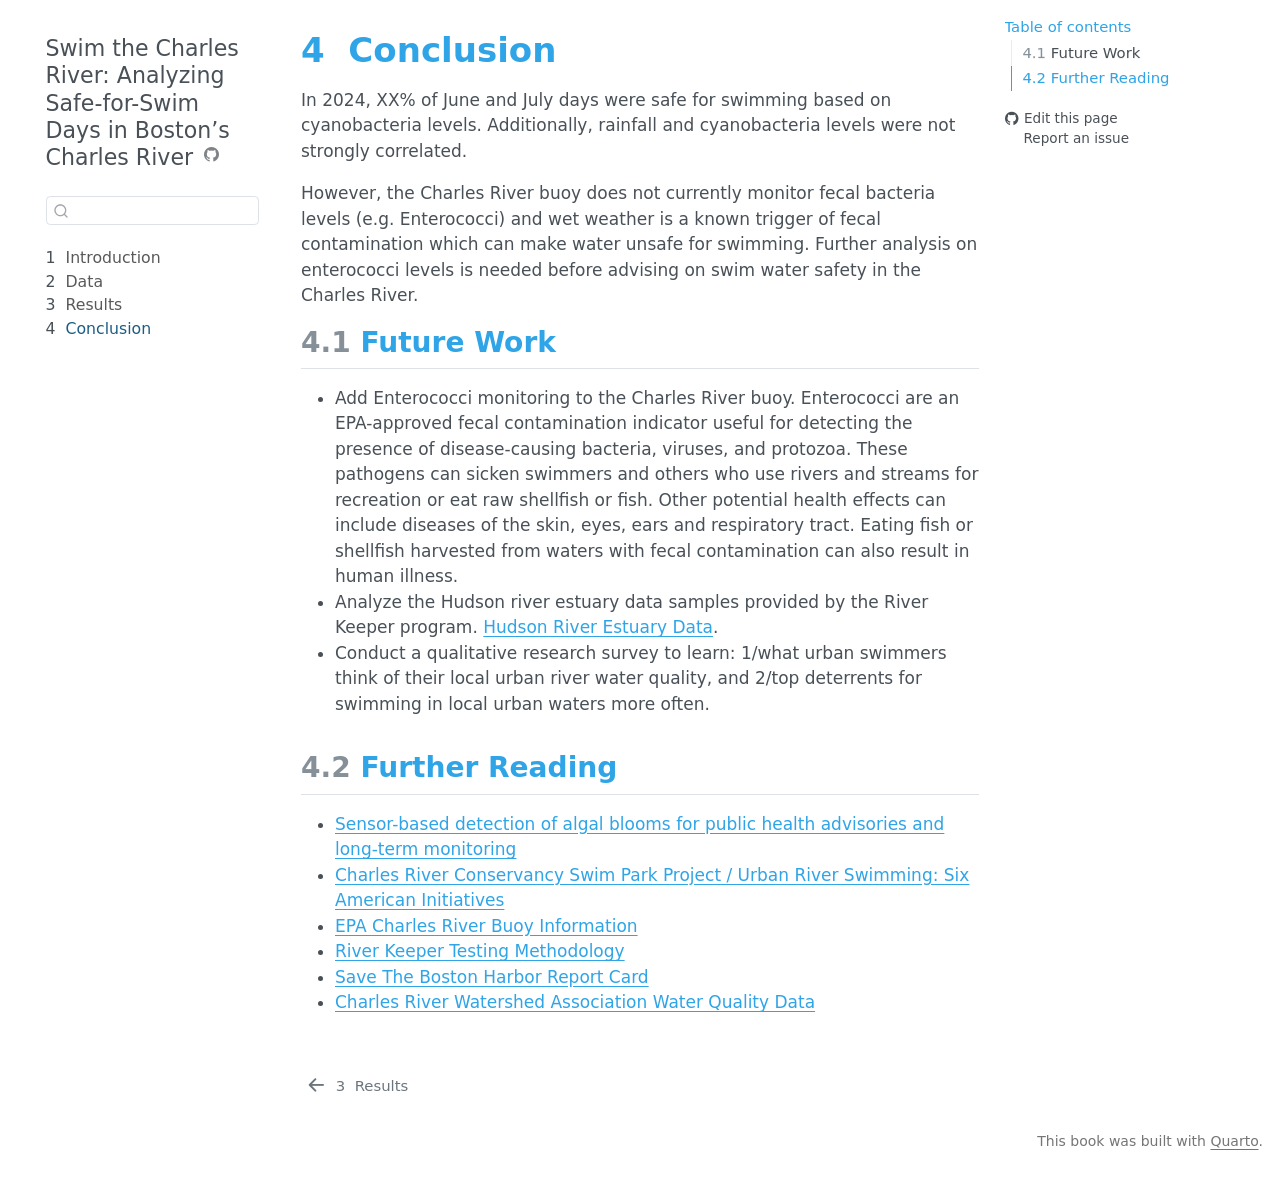
==== docs/conclusion.html @ 1425a0de "Load hourly data for August 2024 and Add more related works" ====
<!DOCTYPE html>
<html xmlns="http://www.w3.org/1999/xhtml" lang="en" xml:lang="en"><head>

<meta charset="utf-8">
<meta name="generator" content="quarto-1.5.57">

<meta name="viewport" content="width=device-width, initial-scale=1.0, user-scalable=yes">


<title>4&nbsp; Conclusion – Swim the Charles River: Analyzing Safe-for-Swim Days in Boston's Charles River</title>
<style>
code{white-space: pre-wrap;}
span.smallcaps{font-variant: small-caps;}
div.columns{display: flex; gap: min(4vw, 1.5em);}
div.column{flex: auto; overflow-x: auto;}
div.hanging-indent{margin-left: 1.5em; text-indent: -1.5em;}
ul.task-list{list-style: none;}
ul.task-list li input[type="checkbox"] {
  width: 0.8em;
  margin: 0 0.8em 0.2em -1em; /* quarto-specific, see https://github.com/quarto-dev/quarto-cli/issues/4556 */ 
  vertical-align: middle;
}
</style>


<script src="site_libs/quarto-nav/quarto-nav.js"></script>
<script src="site_libs/quarto-nav/headroom.min.js"></script>
<script src="site_libs/clipboard/clipboard.min.js"></script>
<script src="site_libs/quarto-search/autocomplete.umd.js"></script>
<script src="site_libs/quarto-search/fuse.min.js"></script>
<script src="site_libs/quarto-search/quarto-search.js"></script>
<meta name="quarto:offset" content="./">
<link href="./results.html" rel="prev">
<script src="site_libs/quarto-html/quarto.js"></script>
<script src="site_libs/quarto-html/popper.min.js"></script>
<script src="site_libs/quarto-html/tippy.umd.min.js"></script>
<script src="site_libs/quarto-html/anchor.min.js"></script>
<link href="site_libs/quarto-html/tippy.css" rel="stylesheet">
<link href="site_libs/quarto-html/quarto-syntax-highlighting.css" rel="stylesheet" id="quarto-text-highlighting-styles">
<script src="site_libs/bootstrap/bootstrap.min.js"></script>
<link href="site_libs/bootstrap/bootstrap-icons.css" rel="stylesheet">
<link href="site_libs/bootstrap/bootstrap.min.css" rel="stylesheet" id="quarto-bootstrap" data-mode="light">
<script id="quarto-search-options" type="application/json">{
  "location": "sidebar",
  "copy-button": false,
  "collapse-after": 3,
  "panel-placement": "start",
  "type": "textbox",
  "limit": 50,
  "keyboard-shortcut": [
    "f",
    "/",
    "s"
  ],
  "show-item-context": false,
  "language": {
    "search-no-results-text": "No results",
    "search-matching-documents-text": "matching documents",
    "search-copy-link-title": "Copy link to search",
    "search-hide-matches-text": "Hide additional matches",
    "search-more-match-text": "more match in this document",
    "search-more-matches-text": "more matches in this document",
    "search-clear-button-title": "Clear",
    "search-text-placeholder": "",
    "search-detached-cancel-button-title": "Cancel",
    "search-submit-button-title": "Submit",
    "search-label": "Search"
  }
}</script>


</head>

<body class="nav-sidebar floating">

<div id="quarto-search-results"></div>
  <header id="quarto-header" class="headroom fixed-top">
  <nav class="quarto-secondary-nav">
    <div class="container-fluid d-flex">
      <button type="button" class="quarto-btn-toggle btn" data-bs-toggle="collapse" role="button" data-bs-target=".quarto-sidebar-collapse-item" aria-controls="quarto-sidebar" aria-expanded="false" aria-label="Toggle sidebar navigation" onclick="if (window.quartoToggleHeadroom) { window.quartoToggleHeadroom(); }">
        <i class="bi bi-layout-text-sidebar-reverse"></i>
      </button>
        <nav class="quarto-page-breadcrumbs" aria-label="breadcrumb"><ol class="breadcrumb"><li class="breadcrumb-item"><a href="./conclusion.html"><span class="chapter-number">4</span>&nbsp; <span class="chapter-title">Conclusion</span></a></li></ol></nav>
        <a class="flex-grow-1" role="navigation" data-bs-toggle="collapse" data-bs-target=".quarto-sidebar-collapse-item" aria-controls="quarto-sidebar" aria-expanded="false" aria-label="Toggle sidebar navigation" onclick="if (window.quartoToggleHeadroom) { window.quartoToggleHeadroom(); }">      
        </a>
      <button type="button" class="btn quarto-search-button" aria-label="Search" onclick="window.quartoOpenSearch();">
        <i class="bi bi-search"></i>
      </button>
    </div>
  </nav>
</header>
<!-- content -->
<div id="quarto-content" class="quarto-container page-columns page-rows-contents page-layout-article">
<!-- sidebar -->
  <nav id="quarto-sidebar" class="sidebar collapse collapse-horizontal quarto-sidebar-collapse-item sidebar-navigation floating overflow-auto">
    <div class="pt-lg-2 mt-2 text-left sidebar-header">
    <div class="sidebar-title mb-0 py-0">
      <a href="./">Swim the Charles River: Analyzing Safe-for-Swim Days in Boston’s Charles River</a> 
        <div class="sidebar-tools-main">
    <a href="https://github.com/jdonohue44/SwimTheCharlesRiver" title="Source Code" class="quarto-navigation-tool px-1" aria-label="Source Code"><i class="bi bi-github"></i></a>
</div>
    </div>
      </div>
        <div class="mt-2 flex-shrink-0 align-items-center">
        <div class="sidebar-search">
        <div id="quarto-search" class="" title="Search"></div>
        </div>
        </div>
    <div class="sidebar-menu-container"> 
    <ul class="list-unstyled mt-1">
        <li class="sidebar-item">
  <div class="sidebar-item-container"> 
  <a href="./index.html" class="sidebar-item-text sidebar-link">
 <span class="menu-text"><span class="chapter-number">1</span>&nbsp; <span class="chapter-title">Introduction</span></span></a>
  </div>
</li>
        <li class="sidebar-item">
  <div class="sidebar-item-container"> 
  <a href="./data.html" class="sidebar-item-text sidebar-link">
 <span class="menu-text"><span class="chapter-number">2</span>&nbsp; <span class="chapter-title">Data</span></span></a>
  </div>
</li>
        <li class="sidebar-item">
  <div class="sidebar-item-container"> 
  <a href="./results.html" class="sidebar-item-text sidebar-link">
 <span class="menu-text"><span class="chapter-number">3</span>&nbsp; <span class="chapter-title">Results</span></span></a>
  </div>
</li>
        <li class="sidebar-item">
  <div class="sidebar-item-container"> 
  <a href="./conclusion.html" class="sidebar-item-text sidebar-link active">
 <span class="menu-text"><span class="chapter-number">4</span>&nbsp; <span class="chapter-title">Conclusion</span></span></a>
  </div>
</li>
    </ul>
    </div>
</nav>
<div id="quarto-sidebar-glass" class="quarto-sidebar-collapse-item" data-bs-toggle="collapse" data-bs-target=".quarto-sidebar-collapse-item"></div>
<!-- margin-sidebar -->
    <div id="quarto-margin-sidebar" class="sidebar margin-sidebar">
        <nav id="TOC" role="doc-toc" class="toc-active">
    <h2 id="toc-title">Table of contents</h2>
   
  <ul>
  <li><a href="#future-work" id="toc-future-work" class="nav-link active" data-scroll-target="#future-work"><span class="header-section-number">4.1</span> Future Work</a></li>
  <li><a href="#further-reading" id="toc-further-reading" class="nav-link" data-scroll-target="#further-reading"><span class="header-section-number">4.2</span> Further Reading</a></li>
  </ul>
<div class="toc-actions"><ul><li><a href="https://github.com/jdonohue44/SwimTheCharlesRiver/edit/main/conclusion.qmd" class="toc-action"><i class="bi bi-github"></i>Edit this page</a></li><li><a href="https://github.com/jdonohue44/SwimTheCharlesRiver/issues/new" class="toc-action"><i class="bi empty"></i>Report an issue</a></li></ul></div></nav>
    </div>
<!-- main -->
<main class="content" id="quarto-document-content">

<header id="title-block-header" class="quarto-title-block default">
<div class="quarto-title">
<h1 class="title"><span class="chapter-number">4</span>&nbsp; <span class="chapter-title">Conclusion</span></h1>
</div>



<div class="quarto-title-meta">

    
  
    
  </div>
  


</header>


<p>In 2024, XX% of June and July days were safe for swimming based on cyanobacteria levels. Additionally, rainfall and cyanobacteria levels were not strongly correlated.</p>
<p>However, the Charles River buoy does not currently monitor fecal bacteria levels (e.g.&nbsp;Enterococci) and wet weather is a known trigger of fecal contamination which can make water unsafe for swimming. Further analysis on enterococci levels is needed before advising on swim water safety in the Charles River.</p>
<section id="future-work" class="level2" data-number="4.1">
<h2 data-number="4.1" class="anchored" data-anchor-id="future-work"><span class="header-section-number">4.1</span> Future Work</h2>
<ul>
<li>Add Enterococci monitoring to the Charles River buoy. Enterococci are an EPA-approved fecal contamination indicator useful for detecting the presence of disease-causing bacteria, viruses, and protozoa. These pathogens can sicken swimmers and others who use rivers and streams for recreation or eat raw shellfish or fish. Other potential health effects can include diseases of the skin, eyes, ears and respiratory tract. Eating fish or shellfish harvested from waters with fecal contamination can also result in human illness.</li>
<li>Analyze the Hudson river estuary data samples provided by the River Keeper program. <a href="https://data.riverkeeper.org/water-quality/hudson-river/">Hudson River Estuary Data</a>.</li>
<li>Conduct a qualitative research survey to learn: 1/what urban swimmers think of their local urban river water quality, and 2/top deterrents for swimming in local urban waters more often.</li>
</ul>
</section>
<section id="further-reading" class="level2" data-number="4.2">
<h2 data-number="4.2" class="anchored" data-anchor-id="further-reading"><span class="header-section-number">4.2</span> Further Reading</h2>
<ul>
<li><a href="https://pmc.ncbi.nlm.nih.gov/articles/PMC9562998/">Sensor-based detection of algal blooms for public health advisories and long-term monitoring</a></li>
<li><a href="https://www.thecharles.org/wp-content/uploads/2019/07/Tufts-Urban-River-Swimming-Report.pdf">Charles River Conservancy Swim Park Project / Urban River Swimming: Six American Initiatives</a></li>
<li><a href="https://www.epa.gov/charlesriver/basic-information-about-charles-river-buoy">EPA Charles River Buoy Information</a></li>
<li><a href="https://data.riverkeeper.org/water-quality/testing/what/">River Keeper Testing Methodology</a></li>
<li><a href="https://www.savetheharbor.org/reportcard">Save The Boston Harbor Report Card</a></li>
<li><a href="https://www.crwa.org/water-quality-data">Charles River Watershed Association Water Quality Data</a></li>
</ul>


</section>

</main> <!-- /main -->
<script id="quarto-html-after-body" type="application/javascript">
window.document.addEventListener("DOMContentLoaded", function (event) {
  const toggleBodyColorMode = (bsSheetEl) => {
    const mode = bsSheetEl.getAttribute("data-mode");
    const bodyEl = window.document.querySelector("body");
    if (mode === "dark") {
      bodyEl.classList.add("quarto-dark");
      bodyEl.classList.remove("quarto-light");
    } else {
      bodyEl.classList.add("quarto-light");
      bodyEl.classList.remove("quarto-dark");
    }
  }
  const toggleBodyColorPrimary = () => {
    const bsSheetEl = window.document.querySelector("link#quarto-bootstrap");
    if (bsSheetEl) {
      toggleBodyColorMode(bsSheetEl);
    }
  }
  toggleBodyColorPrimary();  
  const icon = "";
  const anchorJS = new window.AnchorJS();
  anchorJS.options = {
    placement: 'right',
    icon: icon
  };
  anchorJS.add('.anchored');
  const isCodeAnnotation = (el) => {
    for (const clz of el.classList) {
      if (clz.startsWith('code-annotation-')) {                     
        return true;
      }
    }
    return false;
  }
  const onCopySuccess = function(e) {
    // button target
    const button = e.trigger;
    // don't keep focus
    button.blur();
    // flash "checked"
    button.classList.add('code-copy-button-checked');
    var currentTitle = button.getAttribute("title");
    button.setAttribute("title", "Copied!");
    let tooltip;
    if (window.bootstrap) {
      button.setAttribute("data-bs-toggle", "tooltip");
      button.setAttribute("data-bs-placement", "left");
      button.setAttribute("data-bs-title", "Copied!");
      tooltip = new bootstrap.Tooltip(button, 
        { trigger: "manual", 
          customClass: "code-copy-button-tooltip",
          offset: [0, -8]});
      tooltip.show();    
    }
    setTimeout(function() {
      if (tooltip) {
        tooltip.hide();
        button.removeAttribute("data-bs-title");
        button.removeAttribute("data-bs-toggle");
        button.removeAttribute("data-bs-placement");
      }
      button.setAttribute("title", currentTitle);
      button.classList.remove('code-copy-button-checked');
    }, 1000);
    // clear code selection
    e.clearSelection();
  }
  const getTextToCopy = function(trigger) {
      const codeEl = trigger.previousElementSibling.cloneNode(true);
      for (const childEl of codeEl.children) {
        if (isCodeAnnotation(childEl)) {
          childEl.remove();
        }
      }
      return codeEl.innerText;
  }
  const clipboard = new window.ClipboardJS('.code-copy-button:not([data-in-quarto-modal])', {
    text: getTextToCopy
  });
  clipboard.on('success', onCopySuccess);
  if (window.document.getElementById('quarto-embedded-source-code-modal')) {
    // For code content inside modals, clipBoardJS needs to be initialized with a container option
    // TODO: Check when it could be a function (https://github.com/zenorocha/clipboard.js/issues/860)
    const clipboardModal = new window.ClipboardJS('.code-copy-button[data-in-quarto-modal]', {
      text: getTextToCopy,
      container: window.document.getElementById('quarto-embedded-source-code-modal')
    });
    clipboardModal.on('success', onCopySuccess);
  }
    var localhostRegex = new RegExp(/^(?:http|https):\/\/localhost\:?[0-9]*\//);
    var mailtoRegex = new RegExp(/^mailto:/);
      var filterRegex = new RegExp('/' + window.location.host + '/');
    var isInternal = (href) => {
        return filterRegex.test(href) || localhostRegex.test(href) || mailtoRegex.test(href);
    }
    // Inspect non-navigation links and adorn them if external
 	var links = window.document.querySelectorAll('a[href]:not(.nav-link):not(.navbar-brand):not(.toc-action):not(.sidebar-link):not(.sidebar-item-toggle):not(.pagination-link):not(.no-external):not([aria-hidden]):not(.dropdown-item):not(.quarto-navigation-tool):not(.about-link)');
    for (var i=0; i<links.length; i++) {
      const link = links[i];
      if (!isInternal(link.href)) {
        // undo the damage that might have been done by quarto-nav.js in the case of
        // links that we want to consider external
        if (link.dataset.originalHref !== undefined) {
          link.href = link.dataset.originalHref;
        }
      }
    }
  function tippyHover(el, contentFn, onTriggerFn, onUntriggerFn) {
    const config = {
      allowHTML: true,
      maxWidth: 500,
      delay: 100,
      arrow: false,
      appendTo: function(el) {
          return el.parentElement;
      },
      interactive: true,
      interactiveBorder: 10,
      theme: 'quarto',
      placement: 'bottom-start',
    };
    if (contentFn) {
      config.content = contentFn;
    }
    if (onTriggerFn) {
      config.onTrigger = onTriggerFn;
    }
    if (onUntriggerFn) {
      config.onUntrigger = onUntriggerFn;
    }
    window.tippy(el, config); 
  }
  const noterefs = window.document.querySelectorAll('a[role="doc-noteref"]');
  for (var i=0; i<noterefs.length; i++) {
    const ref = noterefs[i];
    tippyHover(ref, function() {
      // use id or data attribute instead here
      let href = ref.getAttribute('data-footnote-href') || ref.getAttribute('href');
      try { href = new URL(href).hash; } catch {}
      const id = href.replace(/^#\/?/, "");
      const note = window.document.getElementById(id);
      if (note) {
        return note.innerHTML;
      } else {
        return "";
      }
    });
  }
  const xrefs = window.document.querySelectorAll('a.quarto-xref');
  const processXRef = (id, note) => {
    // Strip column container classes
    const stripColumnClz = (el) => {
      el.classList.remove("page-full", "page-columns");
      if (el.children) {
        for (const child of el.children) {
          stripColumnClz(child);
        }
      }
    }
    stripColumnClz(note)
    if (id === null || id.startsWith('sec-')) {
      // Special case sections, only their first couple elements
      const container = document.createElement("div");
      if (note.children && note.children.length > 2) {
        container.appendChild(note.children[0].cloneNode(true));
        for (let i = 1; i < note.children.length; i++) {
          const child = note.children[i];
          if (child.tagName === "P" && child.innerText === "") {
            continue;
          } else {
            container.appendChild(child.cloneNode(true));
            break;
          }
        }
        if (window.Quarto?.typesetMath) {
          window.Quarto.typesetMath(container);
        }
        return container.innerHTML
      } else {
        if (window.Quarto?.typesetMath) {
          window.Quarto.typesetMath(note);
        }
        return note.innerHTML;
      }
    } else {
      // Remove any anchor links if they are present
      const anchorLink = note.querySelector('a.anchorjs-link');
      if (anchorLink) {
        anchorLink.remove();
      }
      if (window.Quarto?.typesetMath) {
        window.Quarto.typesetMath(note);
      }
      // TODO in 1.5, we should make sure this works without a callout special case
      if (note.classList.contains("callout")) {
        return note.outerHTML;
      } else {
        return note.innerHTML;
      }
    }
  }
  for (var i=0; i<xrefs.length; i++) {
    const xref = xrefs[i];
    tippyHover(xref, undefined, function(instance) {
      instance.disable();
      let url = xref.getAttribute('href');
      let hash = undefined; 
      if (url.startsWith('#')) {
        hash = url;
      } else {
        try { hash = new URL(url).hash; } catch {}
      }
      if (hash) {
        const id = hash.replace(/^#\/?/, "");
        const note = window.document.getElementById(id);
        if (note !== null) {
          try {
            const html = processXRef(id, note.cloneNode(true));
            instance.setContent(html);
          } finally {
            instance.enable();
            instance.show();
          }
        } else {
          // See if we can fetch this
          fetch(url.split('#')[0])
          .then(res => res.text())
          .then(html => {
            const parser = new DOMParser();
            const htmlDoc = parser.parseFromString(html, "text/html");
            const note = htmlDoc.getElementById(id);
            if (note !== null) {
              const html = processXRef(id, note);
              instance.setContent(html);
            } 
          }).finally(() => {
            instance.enable();
            instance.show();
          });
        }
      } else {
        // See if we can fetch a full url (with no hash to target)
        // This is a special case and we should probably do some content thinning / targeting
        fetch(url)
        .then(res => res.text())
        .then(html => {
          const parser = new DOMParser();
          const htmlDoc = parser.parseFromString(html, "text/html");
          const note = htmlDoc.querySelector('main.content');
          if (note !== null) {
            // This should only happen for chapter cross references
            // (since there is no id in the URL)
            // remove the first header
            if (note.children.length > 0 && note.children[0].tagName === "HEADER") {
              note.children[0].remove();
            }
            const html = processXRef(null, note);
            instance.setContent(html);
          } 
        }).finally(() => {
          instance.enable();
          instance.show();
        });
      }
    }, function(instance) {
    });
  }
      let selectedAnnoteEl;
      const selectorForAnnotation = ( cell, annotation) => {
        let cellAttr = 'data-code-cell="' + cell + '"';
        let lineAttr = 'data-code-annotation="' +  annotation + '"';
        const selector = 'span[' + cellAttr + '][' + lineAttr + ']';
        return selector;
      }
      const selectCodeLines = (annoteEl) => {
        const doc = window.document;
        const targetCell = annoteEl.getAttribute("data-target-cell");
        const targetAnnotation = annoteEl.getAttribute("data-target-annotation");
        const annoteSpan = window.document.querySelector(selectorForAnnotation(targetCell, targetAnnotation));
        const lines = annoteSpan.getAttribute("data-code-lines").split(",");
        const lineIds = lines.map((line) => {
          return targetCell + "-" + line;
        })
        let top = null;
        let height = null;
        let parent = null;
        if (lineIds.length > 0) {
            //compute the position of the single el (top and bottom and make a div)
            const el = window.document.getElementById(lineIds[0]);
            top = el.offsetTop;
            height = el.offsetHeight;
            parent = el.parentElement.parentElement;
          if (lineIds.length > 1) {
            const lastEl = window.document.getElementById(lineIds[lineIds.length - 1]);
            const bottom = lastEl.offsetTop + lastEl.offsetHeight;
            height = bottom - top;
          }
          if (top !== null && height !== null && parent !== null) {
            // cook up a div (if necessary) and position it 
            let div = window.document.getElementById("code-annotation-line-highlight");
            if (div === null) {
              div = window.document.createElement("div");
              div.setAttribute("id", "code-annotation-line-highlight");
              div.style.position = 'absolute';
              parent.appendChild(div);
            }
            div.style.top = top - 2 + "px";
            div.style.height = height + 4 + "px";
            div.style.left = 0;
            let gutterDiv = window.document.getElementById("code-annotation-line-highlight-gutter");
            if (gutterDiv === null) {
              gutterDiv = window.document.createElement("div");
              gutterDiv.setAttribute("id", "code-annotation-line-highlight-gutter");
              gutterDiv.style.position = 'absolute';
              const codeCell = window.document.getElementById(targetCell);
              const gutter = codeCell.querySelector('.code-annotation-gutter');
              gutter.appendChild(gutterDiv);
            }
            gutterDiv.style.top = top - 2 + "px";
            gutterDiv.style.height = height + 4 + "px";
          }
          selectedAnnoteEl = annoteEl;
        }
      };
      const unselectCodeLines = () => {
        const elementsIds = ["code-annotation-line-highlight", "code-annotation-line-highlight-gutter"];
        elementsIds.forEach((elId) => {
          const div = window.document.getElementById(elId);
          if (div) {
            div.remove();
          }
        });
        selectedAnnoteEl = undefined;
      };
        // Handle positioning of the toggle
    window.addEventListener(
      "resize",
      throttle(() => {
        elRect = undefined;
        if (selectedAnnoteEl) {
          selectCodeLines(selectedAnnoteEl);
        }
      }, 10)
    );
    function throttle(fn, ms) {
    let throttle = false;
    let timer;
      return (...args) => {
        if(!throttle) { // first call gets through
            fn.apply(this, args);
            throttle = true;
        } else { // all the others get throttled
            if(timer) clearTimeout(timer); // cancel #2
            timer = setTimeout(() => {
              fn.apply(this, args);
              timer = throttle = false;
            }, ms);
        }
      };
    }
      // Attach click handler to the DT
      const annoteDls = window.document.querySelectorAll('dt[data-target-cell]');
      for (const annoteDlNode of annoteDls) {
        annoteDlNode.addEventListener('click', (event) => {
          const clickedEl = event.target;
          if (clickedEl !== selectedAnnoteEl) {
            unselectCodeLines();
            const activeEl = window.document.querySelector('dt[data-target-cell].code-annotation-active');
            if (activeEl) {
              activeEl.classList.remove('code-annotation-active');
            }
            selectCodeLines(clickedEl);
            clickedEl.classList.add('code-annotation-active');
          } else {
            // Unselect the line
            unselectCodeLines();
            clickedEl.classList.remove('code-annotation-active');
          }
        });
      }
  const findCites = (el) => {
    const parentEl = el.parentElement;
    if (parentEl) {
      const cites = parentEl.dataset.cites;
      if (cites) {
        return {
          el,
          cites: cites.split(' ')
        };
      } else {
        return findCites(el.parentElement)
      }
    } else {
      return undefined;
    }
  };
  var bibliorefs = window.document.querySelectorAll('a[role="doc-biblioref"]');
  for (var i=0; i<bibliorefs.length; i++) {
    const ref = bibliorefs[i];
    const citeInfo = findCites(ref);
    if (citeInfo) {
      tippyHover(citeInfo.el, function() {
        var popup = window.document.createElement('div');
        citeInfo.cites.forEach(function(cite) {
          var citeDiv = window.document.createElement('div');
          citeDiv.classList.add('hanging-indent');
          citeDiv.classList.add('csl-entry');
          var biblioDiv = window.document.getElementById('ref-' + cite);
          if (biblioDiv) {
            citeDiv.innerHTML = biblioDiv.innerHTML;
          }
          popup.appendChild(citeDiv);
        });
        return popup.innerHTML;
      });
    }
  }
});
</script>
<nav class="page-navigation">
  <div class="nav-page nav-page-previous">
      <a href="./results.html" class="pagination-link" aria-label="Results">
        <i class="bi bi-arrow-left-short"></i> <span class="nav-page-text"><span class="chapter-number">3</span>&nbsp; <span class="chapter-title">Results</span></span>
      </a>          
  </div>
  <div class="nav-page nav-page-next">
  </div>
</nav>
</div> <!-- /content -->
<footer class="footer">
  <div class="nav-footer">
    <div class="nav-footer-left">
      &nbsp;
    </div>   
    <div class="nav-footer-center">
      &nbsp;
    <div class="toc-actions d-sm-block d-md-none"><ul><li><a href="https://github.com/jdonohue44/SwimTheCharlesRiver/edit/main/conclusion.qmd" class="toc-action"><i class="bi bi-github"></i>Edit this page</a></li><li><a href="https://github.com/jdonohue44/SwimTheCharlesRiver/issues/new" class="toc-action"><i class="bi empty"></i>Report an issue</a></li></ul></div></div>
    <div class="nav-footer-right">
<p>This book was built with <a href="https://quarto.org/">Quarto</a>.</p>
</div>
  </div>
</footer>




</body></html>
---- docs/site_libs/quarto-html/tippy.css ----
.tippy-box[data-animation=fade][data-state=hidden]{opacity:0}[data-tippy-root]{max-width:calc(100vw - 10px)}.tippy-box{position:relative;background-color:#333;color:#fff;border-radius:4px;font-size:14px;line-height:1.4;white-space:normal;outline:0;transition-property:transform,visibility,opacity}.tippy-box[data-placement^=top]>.tippy-arrow{bottom:0}.tippy-box[data-placement^=top]>.tippy-arrow:before{bottom:-7px;left:0;border-width:8px 8px 0;border-top-color:initial;transform-origin:center top}.tippy-box[data-placement^=bottom]>.tippy-arrow{top:0}.tippy-box[data-placement^=bottom]>.tippy-arrow:before{top:-7px;left:0;border-width:0 8px 8px;border-bottom-color:initial;transform-origin:center bottom}.tippy-box[data-placement^=left]>.tippy-arrow{right:0}.tippy-box[data-placement^=left]>.tippy-arrow:before{border-width:8px 0 8px 8px;border-left-color:initial;right:-7px;transform-origin:center left}.tippy-box[data-placement^=right]>.tippy-arrow{left:0}.tippy-box[data-placement^=right]>.tippy-arrow:before{left:-7px;border-width:8px 8px 8px 0;border-right-color:initial;transform-origin:center right}.tippy-box[data-inertia][data-state=visible]{transition-timing-function:cubic-bezier(.54,1.5,.38,1.11)}.tippy-arrow{width:16px;height:16px;color:#333}.tippy-arrow:before{content:"";position:absolute;border-color:transparent;border-style:solid}.tippy-content{position:relative;padding:5px 9px;z-index:1}
---- docs/site_libs/quarto-html/quarto-syntax-highlighting.css ----
/* quarto syntax highlight colors */
:root {
  --quarto-hl-ot-color: #003B4F;
  --quarto-hl-at-color: #657422;
  --quarto-hl-ss-color: #20794D;
  --quarto-hl-an-color: #5E5E5E;
  --quarto-hl-fu-color: #4758AB;
  --quarto-hl-st-color: #20794D;
  --quarto-hl-cf-color: #003B4F;
  --quarto-hl-op-color: #5E5E5E;
  --quarto-hl-er-color: #AD0000;
  --quarto-hl-bn-color: #AD0000;
  --quarto-hl-al-color: #AD0000;
  --quarto-hl-va-color: #111111;
  --quarto-hl-bu-color: inherit;
  --quarto-hl-ex-color: inherit;
  --quarto-hl-pp-color: #AD0000;
  --quarto-hl-in-color: #5E5E5E;
  --quarto-hl-vs-color: #20794D;
  --quarto-hl-wa-color: #5E5E5E;
  --quarto-hl-do-color: #5E5E5E;
  --quarto-hl-im-color: #00769E;
  --quarto-hl-ch-color: #20794D;
  --quarto-hl-dt-color: #AD0000;
  --quarto-hl-fl-color: #AD0000;
  --quarto-hl-co-color: #5E5E5E;
  --quarto-hl-cv-color: #5E5E5E;
  --quarto-hl-cn-color: #8f5902;
  --quarto-hl-sc-color: #5E5E5E;
  --quarto-hl-dv-color: #AD0000;
  --quarto-hl-kw-color: #003B4F;
}

/* other quarto variables */
:root {
  --quarto-font-monospace: SFMono-Regular, Menlo, Monaco, Consolas, "Liberation Mono", "Courier New", monospace;
}

pre > code.sourceCode > span {
  color: #003B4F;
}

code span {
  color: #003B4F;
}

code.sourceCode > span {
  color: #003B4F;
}

div.sourceCode,
div.sourceCode pre.sourceCode {
  color: #003B4F;
}

code span.ot {
  color: #003B4F;
  font-style: inherit;
}

code span.at {
  color: #657422;
  font-style: inherit;
}

code span.ss {
  color: #20794D;
  font-style: inherit;
}

code span.an {
  color: #5E5E5E;
  font-style: inherit;
}

code span.fu {
  color: #4758AB;
  font-style: inherit;
}

code span.st {
  color: #20794D;
  font-style: inherit;
}

code span.cf {
  color: #003B4F;
  font-weight: bold;
  font-style: inherit;
}

code span.op {
  color: #5E5E5E;
  font-style: inherit;
}

code span.er {
  color: #AD0000;
  font-style: inherit;
}

code span.bn {
  color: #AD0000;
  font-style: inherit;
}

code span.al {
  color: #AD0000;
  font-style: inherit;
}

code span.va {
  color: #111111;
  font-style: inherit;
}

code span.bu {
  font-style: inherit;
}

code span.ex {
  font-style: inherit;
}

code span.pp {
  color: #AD0000;
  font-style: inherit;
}

code span.in {
  color: #5E5E5E;
  font-style: inherit;
}

code span.vs {
  color: #20794D;
  font-style: inherit;
}

code span.wa {
  color: #5E5E5E;
  font-style: italic;
}

code span.do {
  color: #5E5E5E;
  font-style: italic;
}

code span.im {
  color: #00769E;
  font-style: inherit;
}

code span.ch {
  color: #20794D;
  font-style: inherit;
}

code span.dt {
  color: #AD0000;
  font-style: inherit;
}

code span.fl {
  color: #AD0000;
  font-style: inherit;
}

code span.co {
  color: #5E5E5E;
  font-style: inherit;
}

code span.cv {
  color: #5E5E5E;
  font-style: italic;
}

code span.cn {
  color: #8f5902;
  font-style: inherit;
}

code span.sc {
  color: #5E5E5E;
  font-style: inherit;
}

code span.dv {
  color: #AD0000;
  font-style: inherit;
}

code span.kw {
  color: #003B4F;
  font-weight: bold;
  font-style: inherit;
}

.prevent-inlining {
  content: "</";
}

/*# sourceMappingURL=debc5d5d77c3f9108843748ff7464032.css.map */
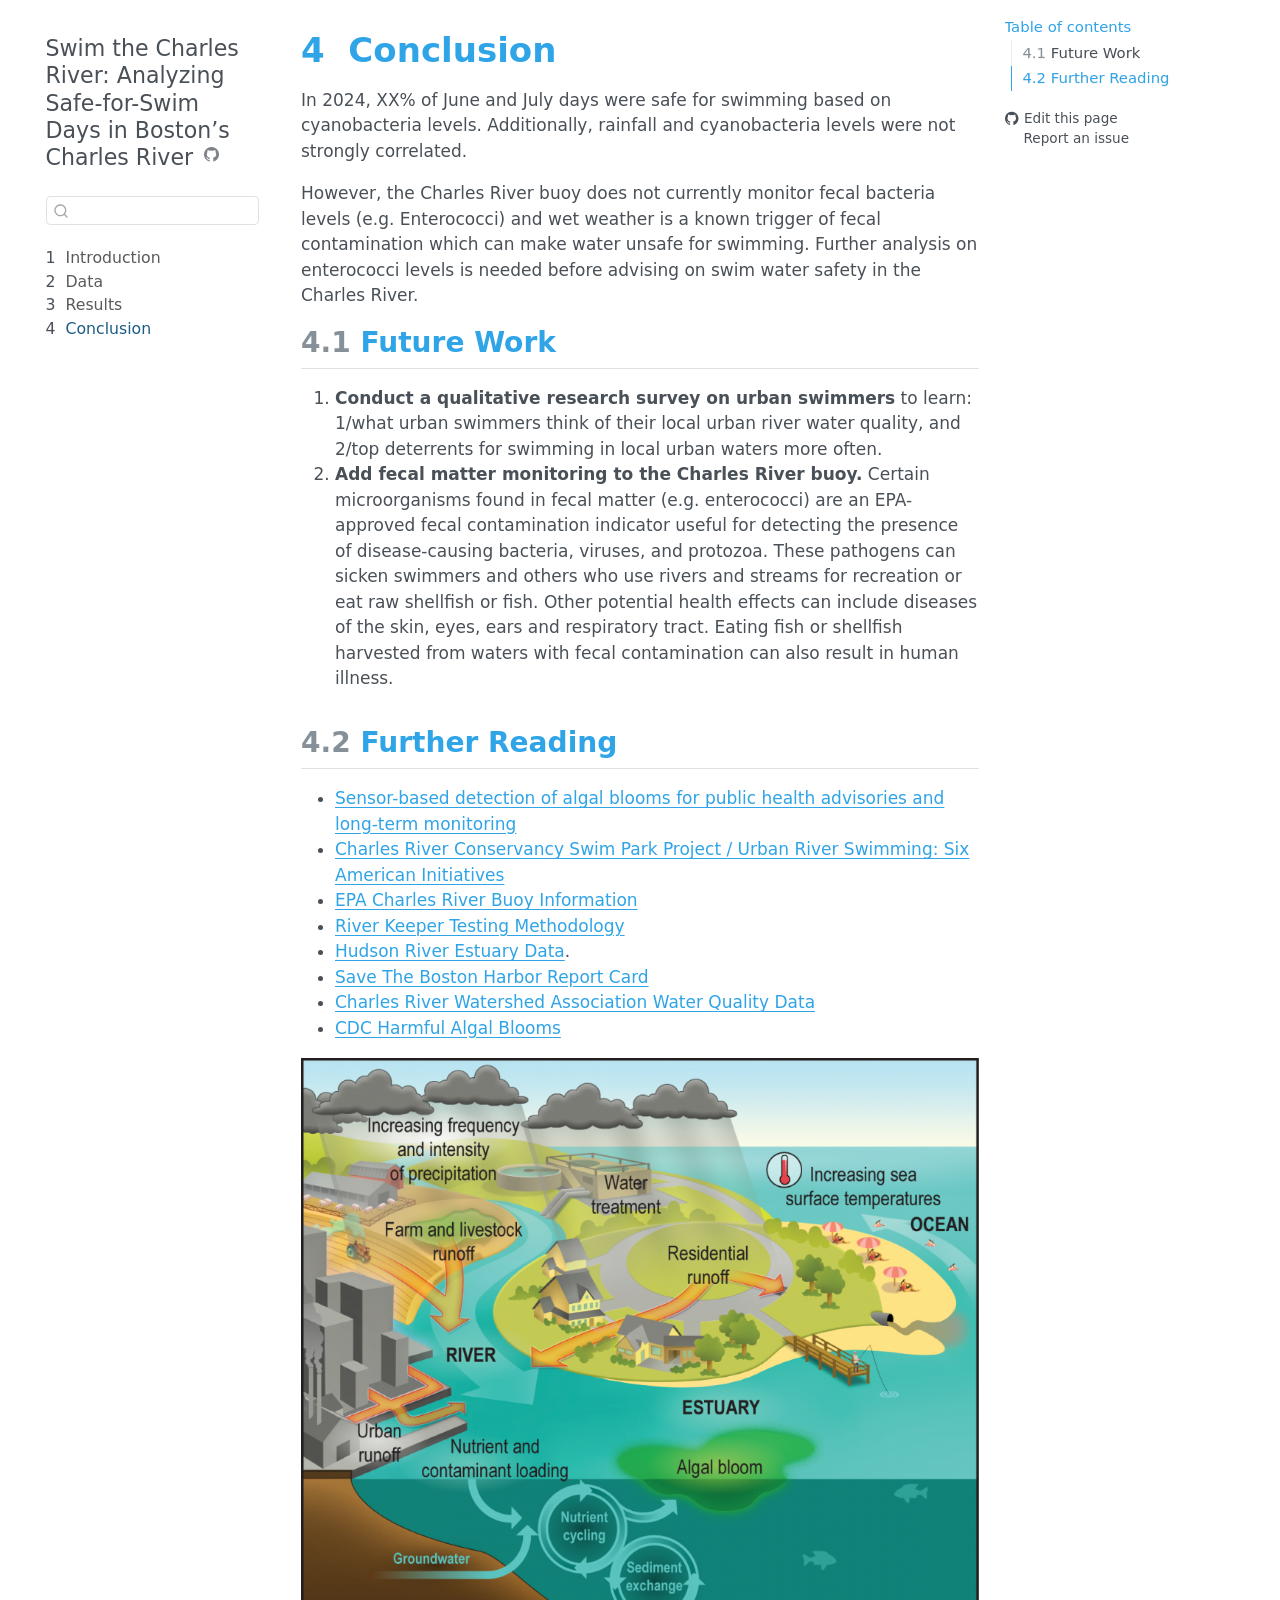
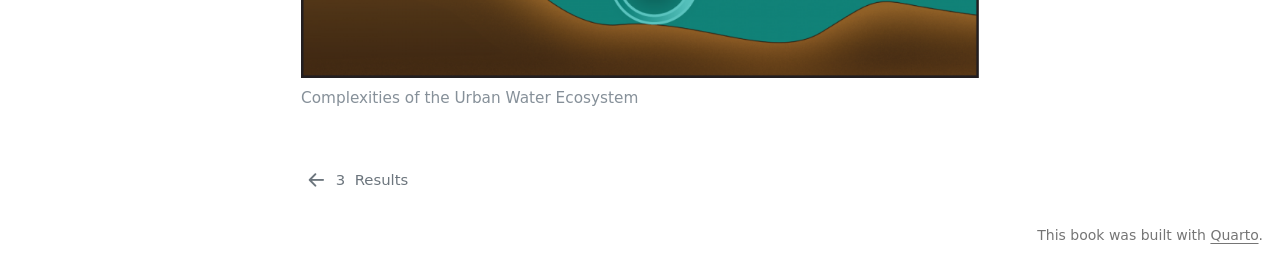
==== commit c6c8414a: "Add images and more background on biological risks" ====
--- a/docs/conclusion.html
+++ b/docs/conclusion.html
@@ -173,11 +173,10 @@
 <p>However, the Charles River buoy does not currently monitor fecal bacteria levels (e.g.&nbsp;Enterococci) and wet weather is a known trigger of fecal contamination which can make water unsafe for swimming. Further analysis on enterococci levels is needed before advising on swim water safety in the Charles River.</p>
 <section id="future-work" class="level2" data-number="4.1">
 <h2 data-number="4.1" class="anchored" data-anchor-id="future-work"><span class="header-section-number">4.1</span> Future Work</h2>
-<ul>
-<li>Add Enterococci monitoring to the Charles River buoy. Enterococci are an EPA-approved fecal contamination indicator useful for detecting the presence of disease-causing bacteria, viruses, and protozoa. These pathogens can sicken swimmers and others who use rivers and streams for recreation or eat raw shellfish or fish. Other potential health effects can include diseases of the skin, eyes, ears and respiratory tract. Eating fish or shellfish harvested from waters with fecal contamination can also result in human illness.</li>
-<li>Analyze the Hudson river estuary data samples provided by the River Keeper program. <a href="https://data.riverkeeper.org/water-quality/hudson-river/">Hudson River Estuary Data</a>.</li>
-<li>Conduct a qualitative research survey to learn: 1/what urban swimmers think of their local urban river water quality, and 2/top deterrents for swimming in local urban waters more often.</li>
-</ul>
+<ol type="1">
+<li><strong>Conduct a qualitative research survey on urban swimmers</strong> to learn: 1/what urban swimmers think of their local urban river water quality, and 2/top deterrents for swimming in local urban waters more often.</li>
+<li><strong>Add fecal matter monitoring to the Charles River buoy.</strong> Certain microorganisms found in fecal matter (e.g.&nbsp;enterococci) are an EPA-approved fecal contamination indicator useful for detecting the presence of disease-causing bacteria, viruses, and protozoa. These pathogens can sicken swimmers and others who use rivers and streams for recreation or eat raw shellfish or fish. Other potential health effects can include diseases of the skin, eyes, ears and respiratory tract. Eating fish or shellfish harvested from waters with fecal contamination can also result in human illness.</li>
+</ol>
 </section>
 <section id="further-reading" class="level2" data-number="4.2">
 <h2 data-number="4.2" class="anchored" data-anchor-id="further-reading"><span class="header-section-number">4.2</span> Further Reading</h2>
@@ -186,9 +185,17 @@
 <li><a href="https://www.thecharles.org/wp-content/uploads/2019/07/Tufts-Urban-River-Swimming-Report.pdf">Charles River Conservancy Swim Park Project / Urban River Swimming: Six American Initiatives</a></li>
 <li><a href="https://www.epa.gov/charlesriver/basic-information-about-charles-river-buoy">EPA Charles River Buoy Information</a></li>
 <li><a href="https://data.riverkeeper.org/water-quality/testing/what/">River Keeper Testing Methodology</a></li>
+<li><a href="https://data.riverkeeper.org/water-quality/hudson-river/">Hudson River Estuary Data</a>.</li>
 <li><a href="https://www.savetheharbor.org/reportcard">Save The Boston Harbor Report Card</a></li>
 <li><a href="https://www.crwa.org/water-quality-data">Charles River Watershed Association Water Quality Data</a></li>
+<li><a href="https://www.cdc.gov/harmful-algal-blooms/hcp/clinical-signs/symptoms-freshwater-harmful-algal-blooms.html">CDC Harmful Algal Blooms</a></li>
 </ul>
+<div class="quarto-figure quarto-figure-center">
+<figure class="figure">
+<p><img src="./img/ecosystem.png" class="img-fluid figure-img" style="width:100.0%"></p>
+<figcaption>Complexities of the Urban Water Ecosystem</figcaption>
+</figure>
+</div>
 
 
 </section>
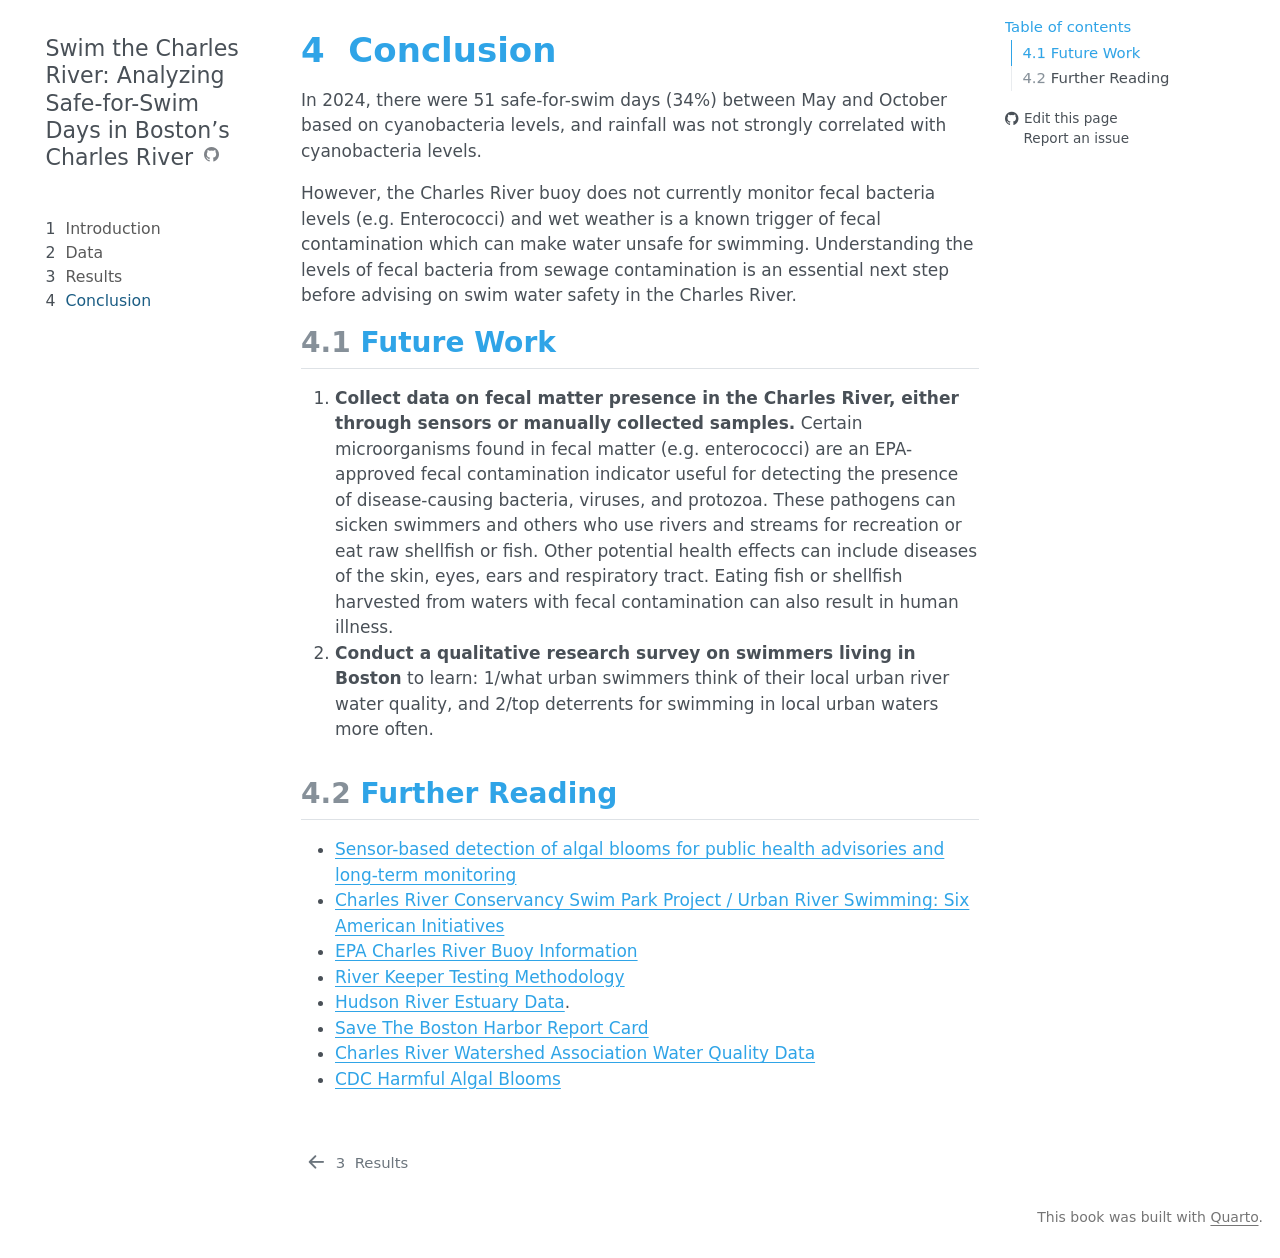
==== commit db31c8e0: "Add basic correlations to Results.qmd" ====
--- a/docs/conclusion.html
+++ b/docs/conclusion.html
@@ -2,12 +2,12 @@
 <html xmlns="http://www.w3.org/1999/xhtml" lang="en" xml:lang="en"><head>
 
 <meta charset="utf-8">
-<meta name="generator" content="quarto-1.5.57">
+<meta name="generator" content="quarto-1.4.553">
 
 <meta name="viewport" content="width=device-width, initial-scale=1.0, user-scalable=yes">
 
 
-<title>4&nbsp; Conclusion – Swim the Charles River: Analyzing Safe-for-Swim Days in Boston's Charles River</title>
+<title>Swim the Charles River: Analyzing Safe-for-Swim Days in Boston’s Charles River - 4&nbsp; Conclusion</title>
 <style>
 code{white-space: pre-wrap;}
 span.smallcaps{font-variant: small-caps;}
@@ -77,13 +77,13 @@
   <header id="quarto-header" class="headroom fixed-top">
   <nav class="quarto-secondary-nav">
     <div class="container-fluid d-flex">
-      <button type="button" class="quarto-btn-toggle btn" data-bs-toggle="collapse" role="button" data-bs-target=".quarto-sidebar-collapse-item" aria-controls="quarto-sidebar" aria-expanded="false" aria-label="Toggle sidebar navigation" onclick="if (window.quartoToggleHeadroom) { window.quartoToggleHeadroom(); }">
+      <button type="button" class="quarto-btn-toggle btn" data-bs-toggle="collapse" data-bs-target=".quarto-sidebar-collapse-item" aria-controls="quarto-sidebar" aria-expanded="false" aria-label="Toggle sidebar navigation" onclick="if (window.quartoToggleHeadroom) { window.quartoToggleHeadroom(); }">
         <i class="bi bi-layout-text-sidebar-reverse"></i>
       </button>
         <nav class="quarto-page-breadcrumbs" aria-label="breadcrumb"><ol class="breadcrumb"><li class="breadcrumb-item"><a href="./conclusion.html"><span class="chapter-number">4</span>&nbsp; <span class="chapter-title">Conclusion</span></a></li></ol></nav>
-        <a class="flex-grow-1" role="navigation" data-bs-toggle="collapse" data-bs-target=".quarto-sidebar-collapse-item" aria-controls="quarto-sidebar" aria-expanded="false" aria-label="Toggle sidebar navigation" onclick="if (window.quartoToggleHeadroom) { window.quartoToggleHeadroom(); }">      
+        <a class="flex-grow-1" role="button" data-bs-toggle="collapse" data-bs-target=".quarto-sidebar-collapse-item" aria-controls="quarto-sidebar" aria-expanded="false" aria-label="Toggle sidebar navigation" onclick="if (window.quartoToggleHeadroom) { window.quartoToggleHeadroom(); }">      
         </a>
-      <button type="button" class="btn quarto-search-button" aria-label="Search" onclick="window.quartoOpenSearch();">
+      <button type="button" class="btn quarto-search-button" aria-label="" onclick="window.quartoOpenSearch();">
         <i class="bi bi-search"></i>
       </button>
     </div>
@@ -169,13 +169,13 @@
 </header>
 
 
-<p>In 2024, XX% of June and July days were safe for swimming based on cyanobacteria levels. Additionally, rainfall and cyanobacteria levels were not strongly correlated.</p>
-<p>However, the Charles River buoy does not currently monitor fecal bacteria levels (e.g.&nbsp;Enterococci) and wet weather is a known trigger of fecal contamination which can make water unsafe for swimming. Further analysis on enterococci levels is needed before advising on swim water safety in the Charles River.</p>
+<p>In 2024, there were 51 safe-for-swim days (34%) between May and October based on cyanobacteria levels, and rainfall was not strongly correlated with cyanobacteria levels.</p>
+<p>However, the Charles River buoy does not currently monitor fecal bacteria levels (e.g.&nbsp;Enterococci) and wet weather is a known trigger of fecal contamination which can make water unsafe for swimming. Understanding the levels of fecal bacteria from sewage contamination is an essential next step before advising on swim water safety in the Charles River.</p>
 <section id="future-work" class="level2" data-number="4.1">
 <h2 data-number="4.1" class="anchored" data-anchor-id="future-work"><span class="header-section-number">4.1</span> Future Work</h2>
 <ol type="1">
-<li><strong>Conduct a qualitative research survey on urban swimmers</strong> to learn: 1/what urban swimmers think of their local urban river water quality, and 2/top deterrents for swimming in local urban waters more often.</li>
-<li><strong>Add fecal matter monitoring to the Charles River buoy.</strong> Certain microorganisms found in fecal matter (e.g.&nbsp;enterococci) are an EPA-approved fecal contamination indicator useful for detecting the presence of disease-causing bacteria, viruses, and protozoa. These pathogens can sicken swimmers and others who use rivers and streams for recreation or eat raw shellfish or fish. Other potential health effects can include diseases of the skin, eyes, ears and respiratory tract. Eating fish or shellfish harvested from waters with fecal contamination can also result in human illness.</li>
+<li><strong>Collect data on fecal matter presence in the Charles River, either through sensors or manually collected samples.</strong> Certain microorganisms found in fecal matter (e.g.&nbsp;enterococci) are an EPA-approved fecal contamination indicator useful for detecting the presence of disease-causing bacteria, viruses, and protozoa. These pathogens can sicken swimmers and others who use rivers and streams for recreation or eat raw shellfish or fish. Other potential health effects can include diseases of the skin, eyes, ears and respiratory tract. Eating fish or shellfish harvested from waters with fecal contamination can also result in human illness.</li>
+<li><strong>Conduct a qualitative research survey on swimmers living in Boston</strong> to learn: 1/what urban swimmers think of their local urban river water quality, and 2/top deterrents for swimming in local urban waters more often.</li>
 </ol>
 </section>
 <section id="further-reading" class="level2" data-number="4.2">
@@ -190,12 +190,6 @@
 <li><a href="https://www.crwa.org/water-quality-data">Charles River Watershed Association Water Quality Data</a></li>
 <li><a href="https://www.cdc.gov/harmful-algal-blooms/hcp/clinical-signs/symptoms-freshwater-harmful-algal-blooms.html">CDC Harmful Algal Blooms</a></li>
 </ul>
-<div class="quarto-figure quarto-figure-center">
-<figure class="figure">
-<p><img src="./img/ecosystem.png" class="img-fluid figure-img" style="width:100.0%"></p>
-<figcaption>Complexities of the Urban Water Ecosystem</figcaption>
-</figure>
-</div>
 
 
 </section>
@@ -236,7 +230,18 @@
     }
     return false;
   }
-  const onCopySuccess = function(e) {
+  const clipboard = new window.ClipboardJS('.code-copy-button', {
+    text: function(trigger) {
+      const codeEl = trigger.previousElementSibling.cloneNode(true);
+      for (const childEl of codeEl.children) {
+        if (isCodeAnnotation(childEl)) {
+          childEl.remove();
+        }
+      }
+      return codeEl.innerText;
+    }
+  });
+  clipboard.on('success', function(e) {
     // button target
     const button = e.trigger;
     // don't keep focus
@@ -268,29 +273,7 @@
     }, 1000);
     // clear code selection
     e.clearSelection();
-  }
-  const getTextToCopy = function(trigger) {
-      const codeEl = trigger.previousElementSibling.cloneNode(true);
-      for (const childEl of codeEl.children) {
-        if (isCodeAnnotation(childEl)) {
-          childEl.remove();
-        }
-      }
-      return codeEl.innerText;
-  }
-  const clipboard = new window.ClipboardJS('.code-copy-button:not([data-in-quarto-modal])', {
-    text: getTextToCopy
   });
-  clipboard.on('success', onCopySuccess);
-  if (window.document.getElementById('quarto-embedded-source-code-modal')) {
-    // For code content inside modals, clipBoardJS needs to be initialized with a container option
-    // TODO: Check when it could be a function (https://github.com/zenorocha/clipboard.js/issues/860)
-    const clipboardModal = new window.ClipboardJS('.code-copy-button[data-in-quarto-modal]', {
-      text: getTextToCopy,
-      container: window.document.getElementById('quarto-embedded-source-code-modal')
-    });
-    clipboardModal.on('success', onCopySuccess);
-  }
     var localhostRegex = new RegExp(/^(?:http|https):\/\/localhost\:?[0-9]*\//);
     var mailtoRegex = new RegExp(/^mailto:/);
       var filterRegex = new RegExp('/' + window.location.host + '/');
@@ -298,7 +281,7 @@
         return filterRegex.test(href) || localhostRegex.test(href) || mailtoRegex.test(href);
     }
     // Inspect non-navigation links and adorn them if external
- 	var links = window.document.querySelectorAll('a[href]:not(.nav-link):not(.navbar-brand):not(.toc-action):not(.sidebar-link):not(.sidebar-item-toggle):not(.pagination-link):not(.no-external):not([aria-hidden]):not(.dropdown-item):not(.quarto-navigation-tool):not(.about-link)');
+ 	var links = window.document.querySelectorAll('a[href]:not(.nav-link):not(.navbar-brand):not(.toc-action):not(.sidebar-link):not(.sidebar-item-toggle):not(.pagination-link):not(.no-external):not([aria-hidden]):not(.dropdown-item):not(.quarto-navigation-tool)');
     for (var i=0; i<links.length; i++) {
       const link = links[i];
       if (!isInternal(link.href)) {
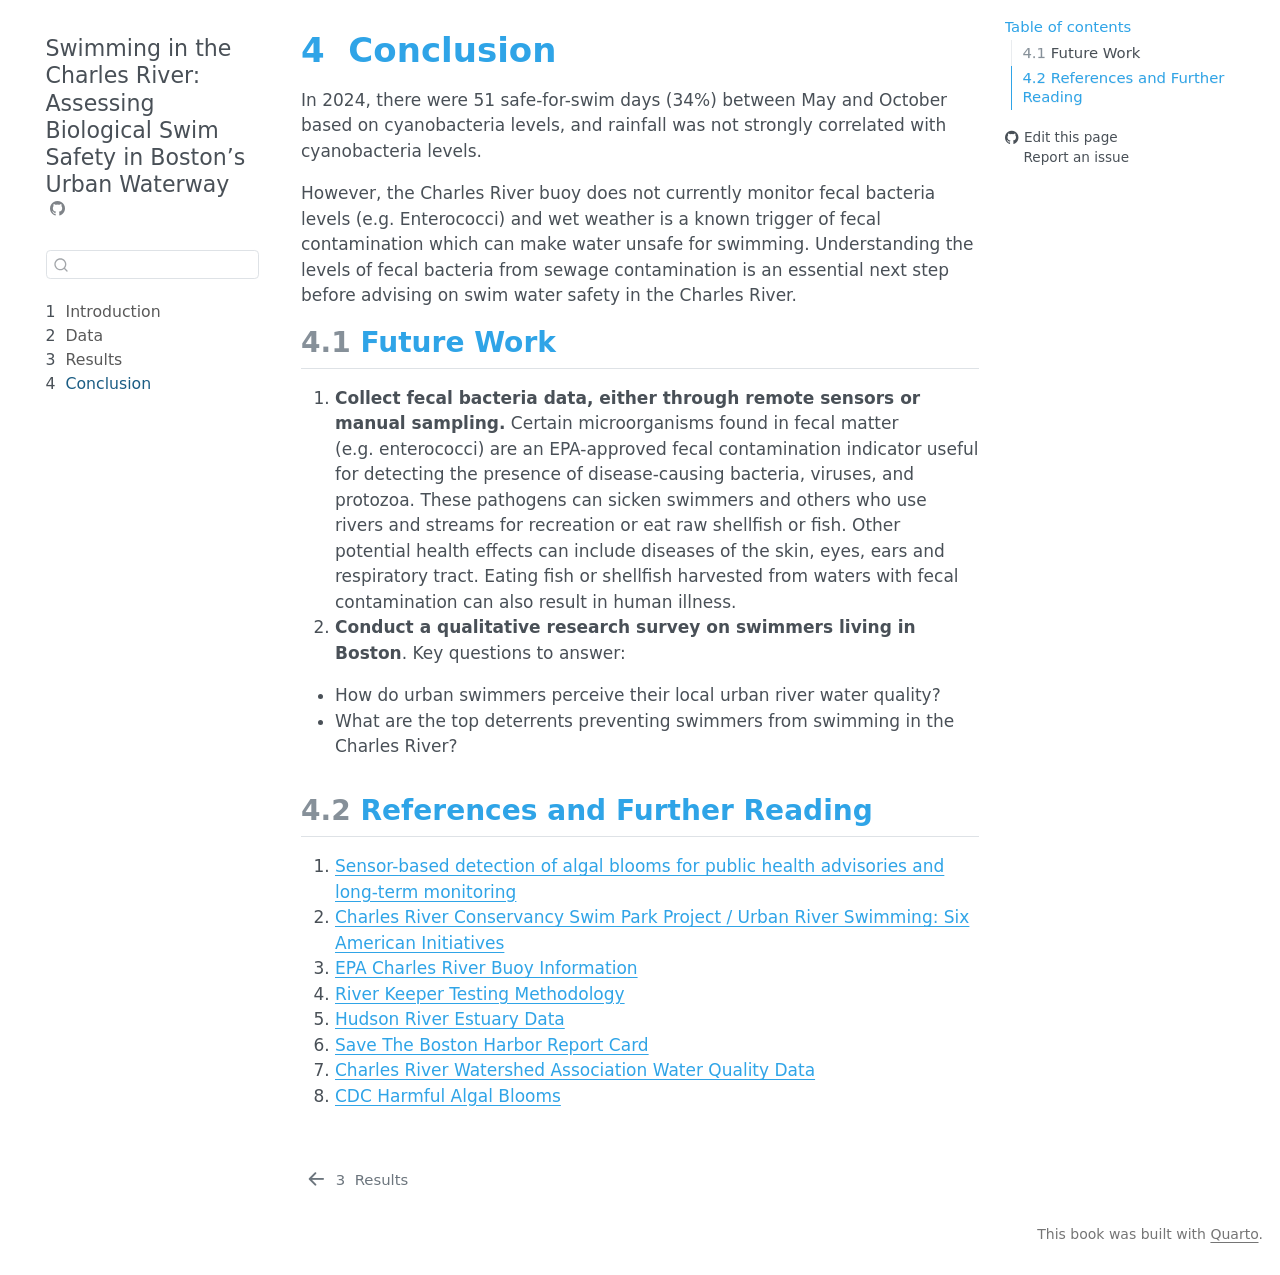
==== commit 8c99c4e3: "Add correlation analysis, unify colors, and and new images for CR buoy" ====
--- a/docs/conclusion.html
+++ b/docs/conclusion.html
@@ -2,12 +2,12 @@
 <html xmlns="http://www.w3.org/1999/xhtml" lang="en" xml:lang="en"><head>
 
 <meta charset="utf-8">
-<meta name="generator" content="quarto-1.4.553">
+<meta name="generator" content="quarto-1.5.57">
 
 <meta name="viewport" content="width=device-width, initial-scale=1.0, user-scalable=yes">
 
 
-<title>Swim the Charles River: Analyzing Safe-for-Swim Days in Boston’s Charles River - 4&nbsp; Conclusion</title>
+<title>4&nbsp; Conclusion – Swimming in the Charles River: Assessing Biological Swim Safety in Boston's Urban Waterway</title>
 <style>
 code{white-space: pre-wrap;}
 span.smallcaps{font-variant: small-caps;}
@@ -77,13 +77,13 @@
   <header id="quarto-header" class="headroom fixed-top">
   <nav class="quarto-secondary-nav">
     <div class="container-fluid d-flex">
-      <button type="button" class="quarto-btn-toggle btn" data-bs-toggle="collapse" data-bs-target=".quarto-sidebar-collapse-item" aria-controls="quarto-sidebar" aria-expanded="false" aria-label="Toggle sidebar navigation" onclick="if (window.quartoToggleHeadroom) { window.quartoToggleHeadroom(); }">
+      <button type="button" class="quarto-btn-toggle btn" data-bs-toggle="collapse" role="button" data-bs-target=".quarto-sidebar-collapse-item" aria-controls="quarto-sidebar" aria-expanded="false" aria-label="Toggle sidebar navigation" onclick="if (window.quartoToggleHeadroom) { window.quartoToggleHeadroom(); }">
         <i class="bi bi-layout-text-sidebar-reverse"></i>
       </button>
         <nav class="quarto-page-breadcrumbs" aria-label="breadcrumb"><ol class="breadcrumb"><li class="breadcrumb-item"><a href="./conclusion.html"><span class="chapter-number">4</span>&nbsp; <span class="chapter-title">Conclusion</span></a></li></ol></nav>
-        <a class="flex-grow-1" role="button" data-bs-toggle="collapse" data-bs-target=".quarto-sidebar-collapse-item" aria-controls="quarto-sidebar" aria-expanded="false" aria-label="Toggle sidebar navigation" onclick="if (window.quartoToggleHeadroom) { window.quartoToggleHeadroom(); }">      
+        <a class="flex-grow-1" role="navigation" data-bs-toggle="collapse" data-bs-target=".quarto-sidebar-collapse-item" aria-controls="quarto-sidebar" aria-expanded="false" aria-label="Toggle sidebar navigation" onclick="if (window.quartoToggleHeadroom) { window.quartoToggleHeadroom(); }">      
         </a>
-      <button type="button" class="btn quarto-search-button" aria-label="" onclick="window.quartoOpenSearch();">
+      <button type="button" class="btn quarto-search-button" aria-label="Search" onclick="window.quartoOpenSearch();">
         <i class="bi bi-search"></i>
       </button>
     </div>
@@ -95,7 +95,7 @@
   <nav id="quarto-sidebar" class="sidebar collapse collapse-horizontal quarto-sidebar-collapse-item sidebar-navigation floating overflow-auto">
     <div class="pt-lg-2 mt-2 text-left sidebar-header">
     <div class="sidebar-title mb-0 py-0">
-      <a href="./">Swim the Charles River: Analyzing Safe-for-Swim Days in Boston’s Charles River</a> 
+      <a href="./">Swimming in the Charles River: Assessing Biological Swim Safety in Boston’s Urban Waterway</a> 
         <div class="sidebar-tools-main">
     <a href="https://github.com/jdonohue44/SwimTheCharlesRiver" title="Source Code" class="quarto-navigation-tool px-1" aria-label="Source Code"><i class="bi bi-github"></i></a>
 </div>
@@ -143,7 +143,7 @@
    
   <ul>
   <li><a href="#future-work" id="toc-future-work" class="nav-link active" data-scroll-target="#future-work"><span class="header-section-number">4.1</span> Future Work</a></li>
-  <li><a href="#further-reading" id="toc-further-reading" class="nav-link" data-scroll-target="#further-reading"><span class="header-section-number">4.2</span> Further Reading</a></li>
+  <li><a href="#references-and-further-reading" id="toc-references-and-further-reading" class="nav-link" data-scroll-target="#references-and-further-reading"><span class="header-section-number">4.2</span> References and Further Reading</a></li>
   </ul>
 <div class="toc-actions"><ul><li><a href="https://github.com/jdonohue44/SwimTheCharlesRiver/edit/main/conclusion.qmd" class="toc-action"><i class="bi bi-github"></i>Edit this page</a></li><li><a href="https://github.com/jdonohue44/SwimTheCharlesRiver/issues/new" class="toc-action"><i class="bi empty"></i>Report an issue</a></li></ul></div></nav>
     </div>
@@ -174,22 +174,26 @@
 <section id="future-work" class="level2" data-number="4.1">
 <h2 data-number="4.1" class="anchored" data-anchor-id="future-work"><span class="header-section-number">4.1</span> Future Work</h2>
 <ol type="1">
-<li><strong>Collect data on fecal matter presence in the Charles River, either through sensors or manually collected samples.</strong> Certain microorganisms found in fecal matter (e.g.&nbsp;enterococci) are an EPA-approved fecal contamination indicator useful for detecting the presence of disease-causing bacteria, viruses, and protozoa. These pathogens can sicken swimmers and others who use rivers and streams for recreation or eat raw shellfish or fish. Other potential health effects can include diseases of the skin, eyes, ears and respiratory tract. Eating fish or shellfish harvested from waters with fecal contamination can also result in human illness.</li>
-<li><strong>Conduct a qualitative research survey on swimmers living in Boston</strong> to learn: 1/what urban swimmers think of their local urban river water quality, and 2/top deterrents for swimming in local urban waters more often.</li>
+<li><strong>Collect fecal bacteria data, either through remote sensors or manual sampling.</strong> Certain microorganisms found in fecal matter (e.g.&nbsp;enterococci) are an EPA-approved fecal contamination indicator useful for detecting the presence of disease-causing bacteria, viruses, and protozoa. These pathogens can sicken swimmers and others who use rivers and streams for recreation or eat raw shellfish or fish. Other potential health effects can include diseases of the skin, eyes, ears and respiratory tract. Eating fish or shellfish harvested from waters with fecal contamination can also result in human illness.</li>
+<li><strong>Conduct a qualitative research survey on swimmers living in Boston</strong>. Key questions to answer:</li>
 </ol>
+<ul>
+<li>How do urban swimmers perceive their local urban river water quality?</li>
+<li>What are the top deterrents preventing swimmers from swimming in the Charles River?</li>
+</ul>
 </section>
-<section id="further-reading" class="level2" data-number="4.2">
-<h2 data-number="4.2" class="anchored" data-anchor-id="further-reading"><span class="header-section-number">4.2</span> Further Reading</h2>
-<ul>
+<section id="references-and-further-reading" class="level2" data-number="4.2">
+<h2 data-number="4.2" class="anchored" data-anchor-id="references-and-further-reading"><span class="header-section-number">4.2</span> References and Further Reading</h2>
+<ol type="1">
 <li><a href="https://pmc.ncbi.nlm.nih.gov/articles/PMC9562998/">Sensor-based detection of algal blooms for public health advisories and long-term monitoring</a></li>
 <li><a href="https://www.thecharles.org/wp-content/uploads/2019/07/Tufts-Urban-River-Swimming-Report.pdf">Charles River Conservancy Swim Park Project / Urban River Swimming: Six American Initiatives</a></li>
 <li><a href="https://www.epa.gov/charlesriver/basic-information-about-charles-river-buoy">EPA Charles River Buoy Information</a></li>
 <li><a href="https://data.riverkeeper.org/water-quality/testing/what/">River Keeper Testing Methodology</a></li>
-<li><a href="https://data.riverkeeper.org/water-quality/hudson-river/">Hudson River Estuary Data</a>.</li>
+<li><a href="https://data.riverkeeper.org/water-quality/hudson-river/">Hudson River Estuary Data</a></li>
 <li><a href="https://www.savetheharbor.org/reportcard">Save The Boston Harbor Report Card</a></li>
 <li><a href="https://www.crwa.org/water-quality-data">Charles River Watershed Association Water Quality Data</a></li>
 <li><a href="https://www.cdc.gov/harmful-algal-blooms/hcp/clinical-signs/symptoms-freshwater-harmful-algal-blooms.html">CDC Harmful Algal Blooms</a></li>
-</ul>
+</ol>
 
 
 </section>
@@ -230,18 +234,7 @@
     }
     return false;
   }
-  const clipboard = new window.ClipboardJS('.code-copy-button', {
-    text: function(trigger) {
-      const codeEl = trigger.previousElementSibling.cloneNode(true);
-      for (const childEl of codeEl.children) {
-        if (isCodeAnnotation(childEl)) {
-          childEl.remove();
-        }
-      }
-      return codeEl.innerText;
-    }
-  });
-  clipboard.on('success', function(e) {
+  const onCopySuccess = function(e) {
     // button target
     const button = e.trigger;
     // don't keep focus
@@ -273,7 +266,29 @@
     }, 1000);
     // clear code selection
     e.clearSelection();
+  }
+  const getTextToCopy = function(trigger) {
+      const codeEl = trigger.previousElementSibling.cloneNode(true);
+      for (const childEl of codeEl.children) {
+        if (isCodeAnnotation(childEl)) {
+          childEl.remove();
+        }
+      }
+      return codeEl.innerText;
+  }
+  const clipboard = new window.ClipboardJS('.code-copy-button:not([data-in-quarto-modal])', {
+    text: getTextToCopy
   });
+  clipboard.on('success', onCopySuccess);
+  if (window.document.getElementById('quarto-embedded-source-code-modal')) {
+    // For code content inside modals, clipBoardJS needs to be initialized with a container option
+    // TODO: Check when it could be a function (https://github.com/zenorocha/clipboard.js/issues/860)
+    const clipboardModal = new window.ClipboardJS('.code-copy-button[data-in-quarto-modal]', {
+      text: getTextToCopy,
+      container: window.document.getElementById('quarto-embedded-source-code-modal')
+    });
+    clipboardModal.on('success', onCopySuccess);
+  }
     var localhostRegex = new RegExp(/^(?:http|https):\/\/localhost\:?[0-9]*\//);
     var mailtoRegex = new RegExp(/^mailto:/);
       var filterRegex = new RegExp('/' + window.location.host + '/');
@@ -281,7 +296,7 @@
         return filterRegex.test(href) || localhostRegex.test(href) || mailtoRegex.test(href);
     }
     // Inspect non-navigation links and adorn them if external
- 	var links = window.document.querySelectorAll('a[href]:not(.nav-link):not(.navbar-brand):not(.toc-action):not(.sidebar-link):not(.sidebar-item-toggle):not(.pagination-link):not(.no-external):not([aria-hidden]):not(.dropdown-item):not(.quarto-navigation-tool)');
+ 	var links = window.document.querySelectorAll('a[href]:not(.nav-link):not(.navbar-brand):not(.toc-action):not(.sidebar-link):not(.sidebar-item-toggle):not(.pagination-link):not(.no-external):not([aria-hidden]):not(.dropdown-item):not(.quarto-navigation-tool):not(.about-link)');
     for (var i=0; i<links.length; i++) {
       const link = links[i];
       if (!isInternal(link.href)) {
--- a/docs/site_libs/quarto-html/quarto-syntax-highlighting.css
+++ b/docs/site_libs/quarto-html/quarto-syntax-highlighting.css
@@ -0,0 +1,205 @@
+/* quarto syntax highlight colors */
+:root {
+  --quarto-hl-ot-color: #003B4F;
+  --quarto-hl-at-color: #657422;
+  --quarto-hl-ss-color: #20794D;
+  --quarto-hl-an-color: #5E5E5E;
+  --quarto-hl-fu-color: #4758AB;
+  --quarto-hl-st-color: #20794D;
+  --quarto-hl-cf-color: #003B4F;
+  --quarto-hl-op-color: #5E5E5E;
+  --quarto-hl-er-color: #AD0000;
+  --quarto-hl-bn-color: #AD0000;
+  --quarto-hl-al-color: #AD0000;
+  --quarto-hl-va-color: #111111;
+  --quarto-hl-bu-color: inherit;
+  --quarto-hl-ex-color: inherit;
+  --quarto-hl-pp-color: #AD0000;
+  --quarto-hl-in-color: #5E5E5E;
+  --quarto-hl-vs-color: #20794D;
+  --quarto-hl-wa-color: #5E5E5E;
+  --quarto-hl-do-color: #5E5E5E;
+  --quarto-hl-im-color: #00769E;
+  --quarto-hl-ch-color: #20794D;
+  --quarto-hl-dt-color: #AD0000;
+  --quarto-hl-fl-color: #AD0000;
+  --quarto-hl-co-color: #5E5E5E;
+  --quarto-hl-cv-color: #5E5E5E;
+  --quarto-hl-cn-color: #8f5902;
+  --quarto-hl-sc-color: #5E5E5E;
+  --quarto-hl-dv-color: #AD0000;
+  --quarto-hl-kw-color: #003B4F;
+}
+
+/* other quarto variables */
+:root {
+  --quarto-font-monospace: SFMono-Regular, Menlo, Monaco, Consolas, "Liberation Mono", "Courier New", monospace;
+}
+
+pre > code.sourceCode > span {
+  color: #003B4F;
+}
+
+code span {
+  color: #003B4F;
+}
+
+code.sourceCode > span {
+  color: #003B4F;
+}
+
+div.sourceCode,
+div.sourceCode pre.sourceCode {
+  color: #003B4F;
+}
+
+code span.ot {
+  color: #003B4F;
+  font-style: inherit;
+}
+
+code span.at {
+  color: #657422;
+  font-style: inherit;
+}
+
+code span.ss {
+  color: #20794D;
+  font-style: inherit;
+}
+
+code span.an {
+  color: #5E5E5E;
+  font-style: inherit;
+}
+
+code span.fu {
+  color: #4758AB;
+  font-style: inherit;
+}
+
+code span.st {
+  color: #20794D;
+  font-style: inherit;
+}
+
+code span.cf {
+  color: #003B4F;
+  font-weight: bold;
+  font-style: inherit;
+}
+
+code span.op {
+  color: #5E5E5E;
+  font-style: inherit;
+}
+
+code span.er {
+  color: #AD0000;
+  font-style: inherit;
+}
+
+code span.bn {
+  color: #AD0000;
+  font-style: inherit;
+}
+
+code span.al {
+  color: #AD0000;
+  font-style: inherit;
+}
+
+code span.va {
+  color: #111111;
+  font-style: inherit;
+}
+
+code span.bu {
+  font-style: inherit;
+}
+
+code span.ex {
+  font-style: inherit;
+}
+
+code span.pp {
+  color: #AD0000;
+  font-style: inherit;
+}
+
+code span.in {
+  color: #5E5E5E;
+  font-style: inherit;
+}
+
+code span.vs {
+  color: #20794D;
+  font-style: inherit;
+}
+
+code span.wa {
+  color: #5E5E5E;
+  font-style: italic;
+}
+
+code span.do {
+  color: #5E5E5E;
+  font-style: italic;
+}
+
+code span.im {
+  color: #00769E;
+  font-style: inherit;
+}
+
+code span.ch {
+  color: #20794D;
+  font-style: inherit;
+}
+
+code span.dt {
+  color: #AD0000;
+  font-style: inherit;
+}
+
+code span.fl {
+  color: #AD0000;
+  font-style: inherit;
+}
+
+code span.co {
+  color: #5E5E5E;
+  font-style: inherit;
+}
+
+code span.cv {
+  color: #5E5E5E;
+  font-style: italic;
+}
+
+code span.cn {
+  color: #8f5902;
+  font-style: inherit;
+}
+
+code span.sc {
+  color: #5E5E5E;
+  font-style: inherit;
+}
+
+code span.dv {
+  color: #AD0000;
+  font-style: inherit;
+}
+
+code span.kw {
+  color: #003B4F;
+  font-weight: bold;
+  font-style: inherit;
+}
+
+.prevent-inlining {
+  content: "</";
+}
+
+/*# sourceMappingURL=debc5d5d77c3f9108843748ff7464032.css.map */
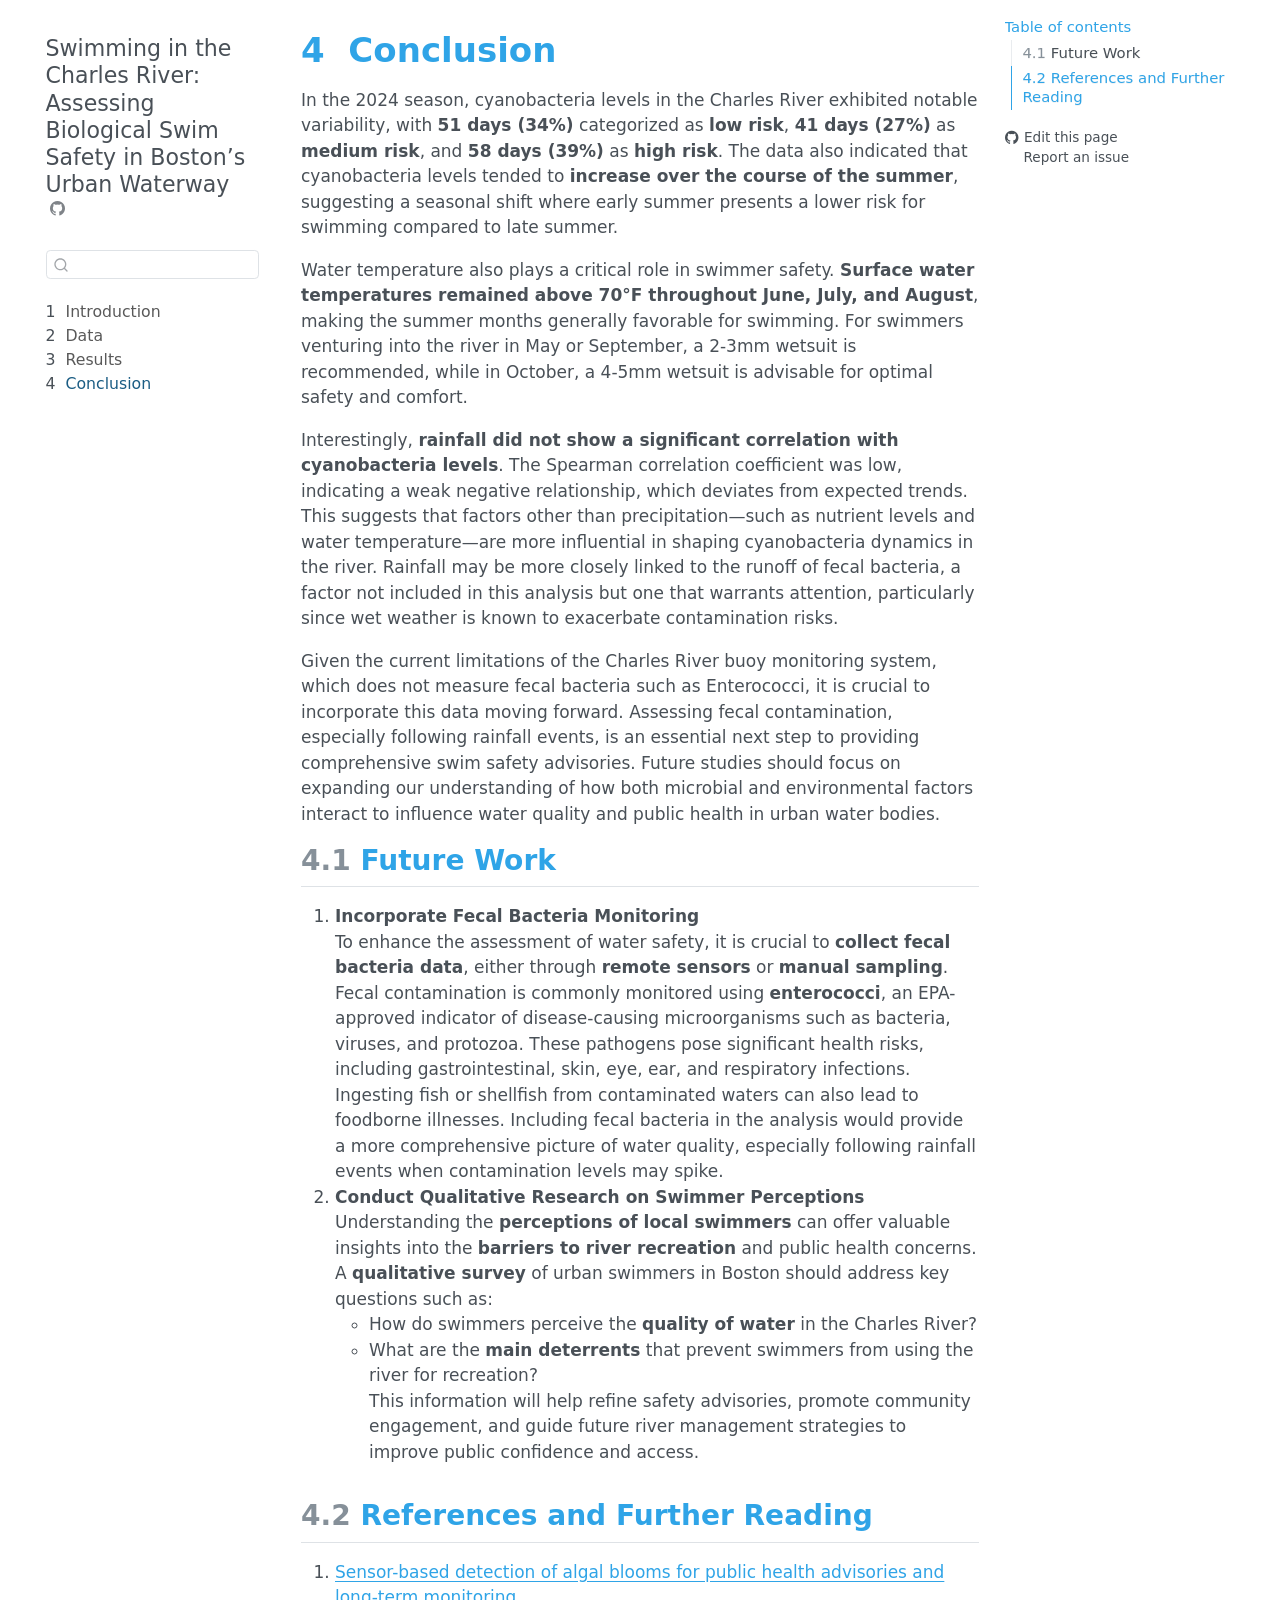
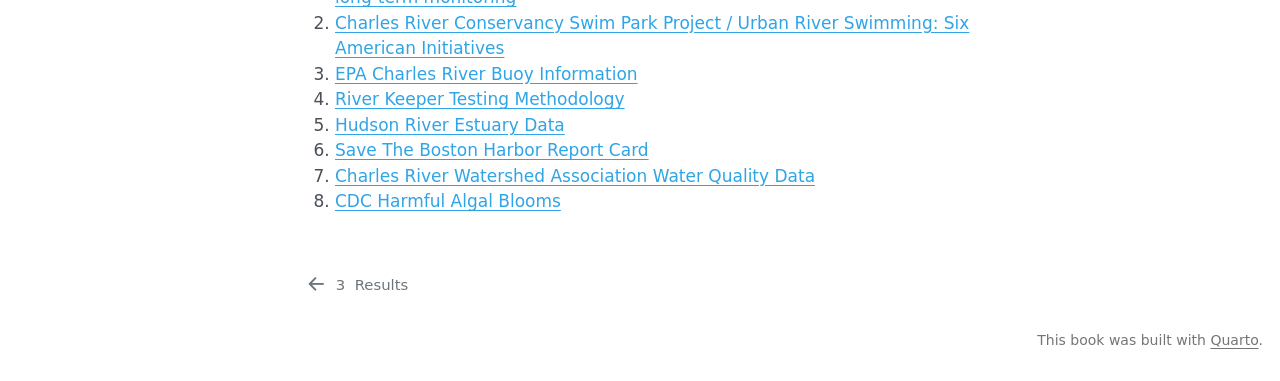
==== commit 8d46a8cf: "Improve writ-ups for results and conclusion" ====
--- a/docs/conclusion.html
+++ b/docs/conclusion.html
@@ -169,18 +169,24 @@
 </header>
 
 
-<p>In 2024, there were 51 safe-for-swim days (34%) between May and October based on cyanobacteria levels, and rainfall was not strongly correlated with cyanobacteria levels.</p>
-<p>However, the Charles River buoy does not currently monitor fecal bacteria levels (e.g.&nbsp;Enterococci) and wet weather is a known trigger of fecal contamination which can make water unsafe for swimming. Understanding the levels of fecal bacteria from sewage contamination is an essential next step before advising on swim water safety in the Charles River.</p>
+<p>In the 2024 season, cyanobacteria levels in the Charles River exhibited notable variability, with <strong>51 days (34%)</strong> categorized as <strong>low risk</strong>, <strong>41 days (27%)</strong> as <strong>medium risk</strong>, and <strong>58 days (39%)</strong> as <strong>high risk</strong>. The data also indicated that cyanobacteria levels tended to <strong>increase over the course of the summer</strong>, suggesting a seasonal shift where early summer presents a lower risk for swimming compared to late summer.</p>
+<p>Water temperature also plays a critical role in swimmer safety. <strong>Surface water temperatures remained above 70°F throughout June, July, and August</strong>, making the summer months generally favorable for swimming. For swimmers venturing into the river in May or September, a 2-3mm wetsuit is recommended, while in October, a 4-5mm wetsuit is advisable for optimal safety and comfort.</p>
+<p>Interestingly, <strong>rainfall did not show a significant correlation with cyanobacteria levels</strong>. The Spearman correlation coefficient was low, indicating a weak negative relationship, which deviates from expected trends. This suggests that factors other than precipitation—such as nutrient levels and water temperature—are more influential in shaping cyanobacteria dynamics in the river. Rainfall may be more closely linked to the runoff of fecal bacteria, a factor not included in this analysis but one that warrants attention, particularly since wet weather is known to exacerbate contamination risks.</p>
+<p>Given the current limitations of the Charles River buoy monitoring system, which does not measure fecal bacteria such as Enterococci, it is crucial to incorporate this data moving forward. Assessing fecal contamination, especially following rainfall events, is an essential next step to providing comprehensive swim safety advisories. Future studies should focus on expanding our understanding of how both microbial and environmental factors interact to influence water quality and public health in urban water bodies.</p>
 <section id="future-work" class="level2" data-number="4.1">
 <h2 data-number="4.1" class="anchored" data-anchor-id="future-work"><span class="header-section-number">4.1</span> Future Work</h2>
 <ol type="1">
-<li><strong>Collect fecal bacteria data, either through remote sensors or manual sampling.</strong> Certain microorganisms found in fecal matter (e.g.&nbsp;enterococci) are an EPA-approved fecal contamination indicator useful for detecting the presence of disease-causing bacteria, viruses, and protozoa. These pathogens can sicken swimmers and others who use rivers and streams for recreation or eat raw shellfish or fish. Other potential health effects can include diseases of the skin, eyes, ears and respiratory tract. Eating fish or shellfish harvested from waters with fecal contamination can also result in human illness.</li>
-<li><strong>Conduct a qualitative research survey on swimmers living in Boston</strong>. Key questions to answer:</li>
+<li><strong>Incorporate Fecal Bacteria Monitoring</strong><br>
+To enhance the assessment of water safety, it is crucial to <strong>collect fecal bacteria data</strong>, either through <strong>remote sensors</strong> or <strong>manual sampling</strong>. Fecal contamination is commonly monitored using <strong>enterococci</strong>, an EPA-approved indicator of disease-causing microorganisms such as bacteria, viruses, and protozoa. These pathogens pose significant health risks, including gastrointestinal, skin, eye, ear, and respiratory infections. Ingesting fish or shellfish from contaminated waters can also lead to foodborne illnesses. Including fecal bacteria in the analysis would provide a more comprehensive picture of water quality, especially following rainfall events when contamination levels may spike.</li>
+<li><strong>Conduct Qualitative Research on Swimmer Perceptions</strong><br>
+Understanding the <strong>perceptions of local swimmers</strong> can offer valuable insights into the <strong>barriers to river recreation</strong> and public health concerns. A <strong>qualitative survey</strong> of urban swimmers in Boston should address key questions such as:
+<ul>
+<li>How do swimmers perceive the <strong>quality of water</strong> in the Charles River?<br>
+</li>
+<li>What are the <strong>main deterrents</strong> that prevent swimmers from using the river for recreation?<br>
+This information will help refine safety advisories, promote community engagement, and guide future river management strategies to improve public confidence and access.</li>
+</ul></li>
 </ol>
-<ul>
-<li>How do urban swimmers perceive their local urban river water quality?</li>
-<li>What are the top deterrents preventing swimmers from swimming in the Charles River?</li>
-</ul>
 </section>
 <section id="references-and-further-reading" class="level2" data-number="4.2">
 <h2 data-number="4.2" class="anchored" data-anchor-id="references-and-further-reading"><span class="header-section-number">4.2</span> References and Further Reading</h2>
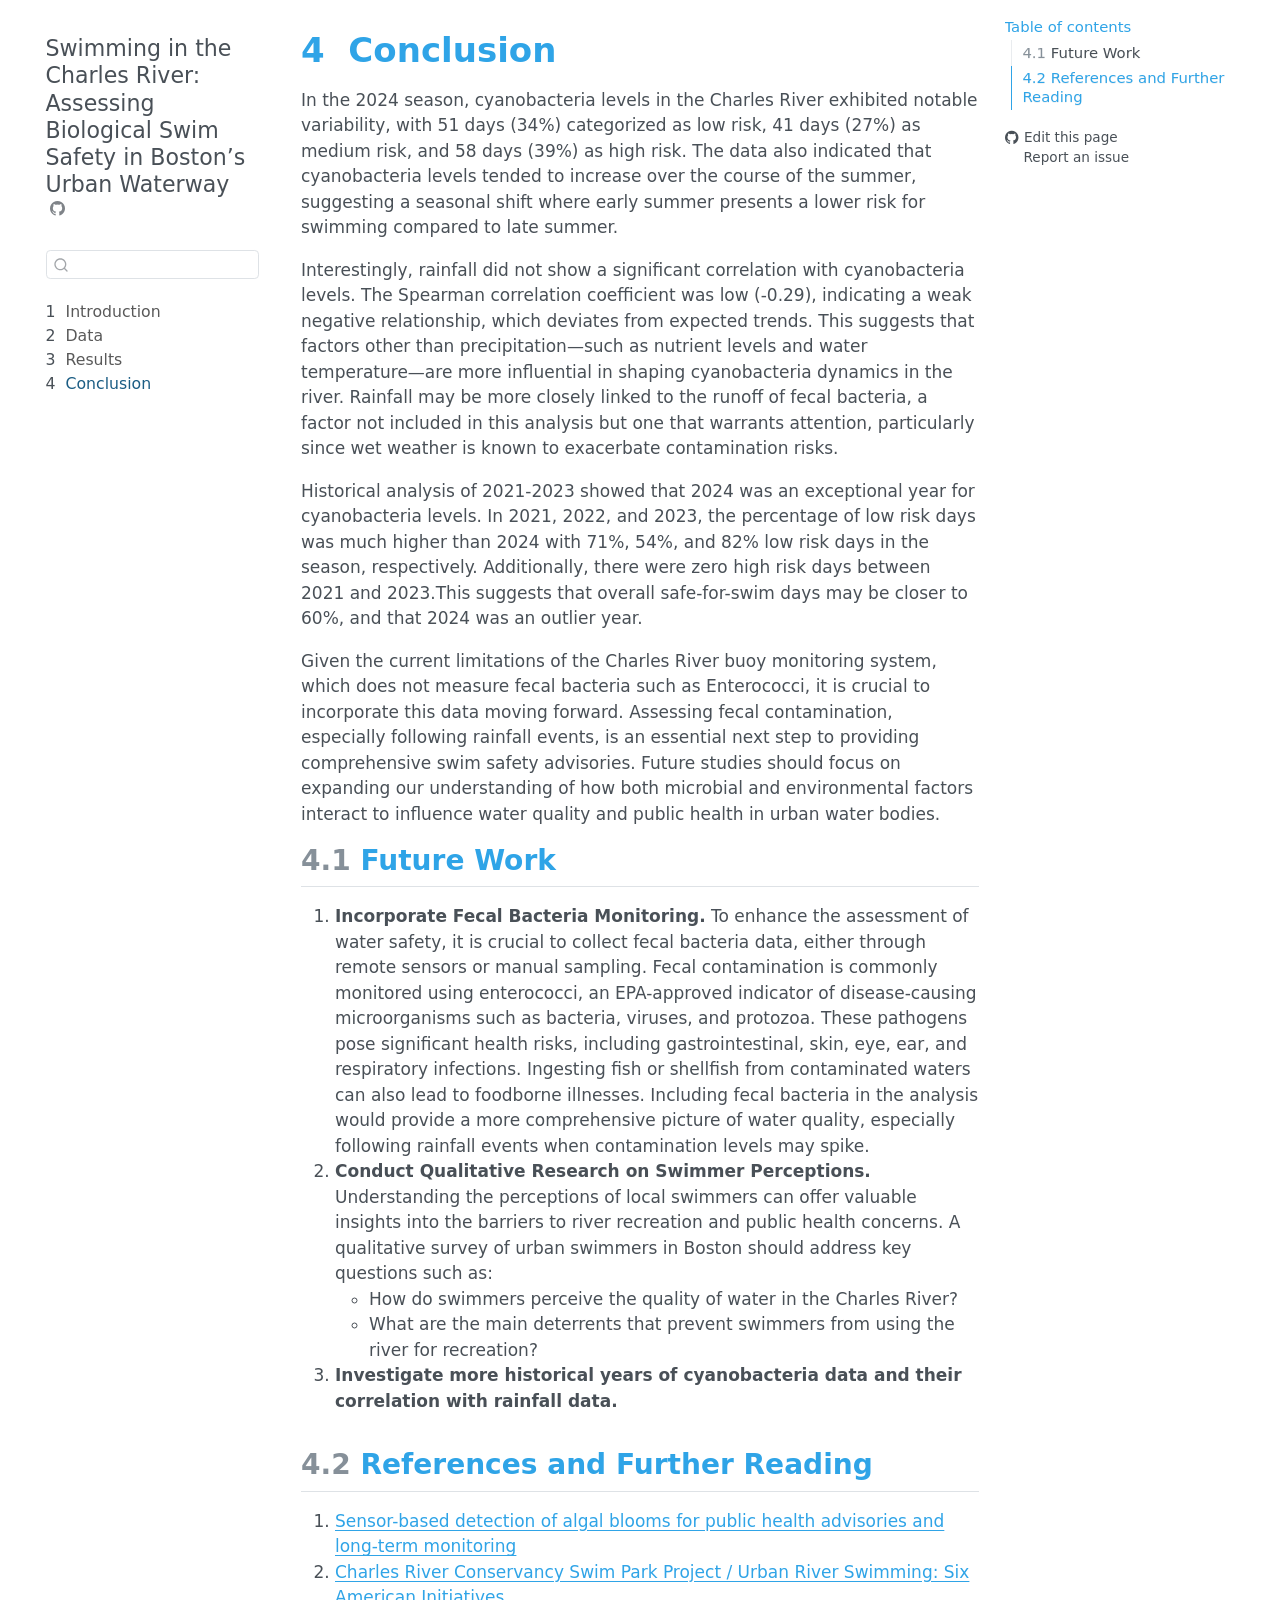
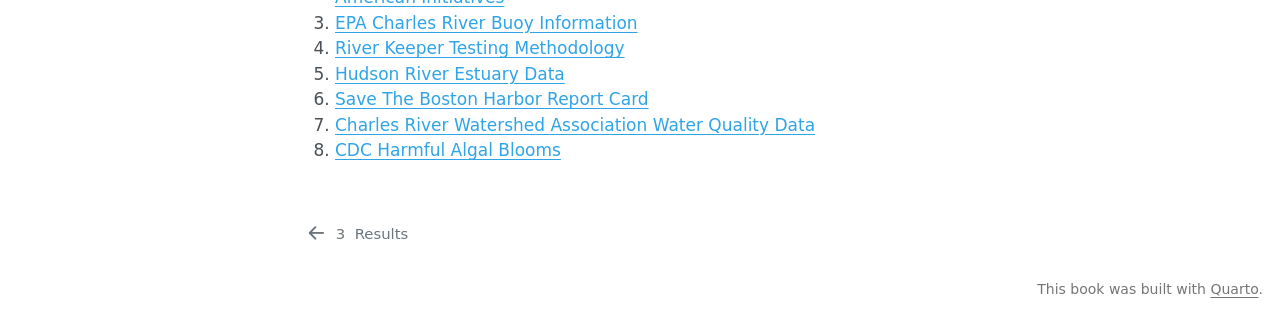
==== commit e7b40f8e: "Add historical analysis for 2021-2023" ====
--- a/docs/conclusion.html
+++ b/docs/conclusion.html
@@ -169,23 +169,21 @@
 </header>
 
 
-<p>In the 2024 season, cyanobacteria levels in the Charles River exhibited notable variability, with <strong>51 days (34%)</strong> categorized as <strong>low risk</strong>, <strong>41 days (27%)</strong> as <strong>medium risk</strong>, and <strong>58 days (39%)</strong> as <strong>high risk</strong>. The data also indicated that cyanobacteria levels tended to <strong>increase over the course of the summer</strong>, suggesting a seasonal shift where early summer presents a lower risk for swimming compared to late summer.</p>
-<p>Water temperature also plays a critical role in swimmer safety. <strong>Surface water temperatures remained above 70°F throughout June, July, and August</strong>, making the summer months generally favorable for swimming. For swimmers venturing into the river in May or September, a 2-3mm wetsuit is recommended, while in October, a 4-5mm wetsuit is advisable for optimal safety and comfort.</p>
-<p>Interestingly, <strong>rainfall did not show a significant correlation with cyanobacteria levels</strong>. The Spearman correlation coefficient was low, indicating a weak negative relationship, which deviates from expected trends. This suggests that factors other than precipitation—such as nutrient levels and water temperature—are more influential in shaping cyanobacteria dynamics in the river. Rainfall may be more closely linked to the runoff of fecal bacteria, a factor not included in this analysis but one that warrants attention, particularly since wet weather is known to exacerbate contamination risks.</p>
+<p>In the 2024 season, cyanobacteria levels in the Charles River exhibited notable variability, with 51 days (34%) categorized as low risk, 41 days (27%) as medium risk, and 58 days (39%) as high risk. The data also indicated that cyanobacteria levels tended to increase over the course of the summer, suggesting a seasonal shift where early summer presents a lower risk for swimming compared to late summer.</p>
+<p>Interestingly, rainfall did not show a significant correlation with cyanobacteria levels. The Spearman correlation coefficient was low (-0.29), indicating a weak negative relationship, which deviates from expected trends. This suggests that factors other than precipitation—such as nutrient levels and water temperature—are more influential in shaping cyanobacteria dynamics in the river. Rainfall may be more closely linked to the runoff of fecal bacteria, a factor not included in this analysis but one that warrants attention, particularly since wet weather is known to exacerbate contamination risks.</p>
+<p>Historical analysis of 2021-2023 showed that 2024 was an exceptional year for cyanobacteria levels. In 2021, 2022, and 2023, the percentage of low risk days was much higher than 2024 with 71%, 54%, and 82% low risk days in the season, respectively. Additionally, there were zero high risk days between 2021 and 2023.This suggests that overall safe-for-swim days may be closer to 60%, and that 2024 was an outlier year.</p>
 <p>Given the current limitations of the Charles River buoy monitoring system, which does not measure fecal bacteria such as Enterococci, it is crucial to incorporate this data moving forward. Assessing fecal contamination, especially following rainfall events, is an essential next step to providing comprehensive swim safety advisories. Future studies should focus on expanding our understanding of how both microbial and environmental factors interact to influence water quality and public health in urban water bodies.</p>
 <section id="future-work" class="level2" data-number="4.1">
 <h2 data-number="4.1" class="anchored" data-anchor-id="future-work"><span class="header-section-number">4.1</span> Future Work</h2>
 <ol type="1">
-<li><strong>Incorporate Fecal Bacteria Monitoring</strong><br>
-To enhance the assessment of water safety, it is crucial to <strong>collect fecal bacteria data</strong>, either through <strong>remote sensors</strong> or <strong>manual sampling</strong>. Fecal contamination is commonly monitored using <strong>enterococci</strong>, an EPA-approved indicator of disease-causing microorganisms such as bacteria, viruses, and protozoa. These pathogens pose significant health risks, including gastrointestinal, skin, eye, ear, and respiratory infections. Ingesting fish or shellfish from contaminated waters can also lead to foodborne illnesses. Including fecal bacteria in the analysis would provide a more comprehensive picture of water quality, especially following rainfall events when contamination levels may spike.</li>
-<li><strong>Conduct Qualitative Research on Swimmer Perceptions</strong><br>
-Understanding the <strong>perceptions of local swimmers</strong> can offer valuable insights into the <strong>barriers to river recreation</strong> and public health concerns. A <strong>qualitative survey</strong> of urban swimmers in Boston should address key questions such as:
+<li><strong>Incorporate Fecal Bacteria Monitoring.</strong> To enhance the assessment of water safety, it is crucial to collect fecal bacteria data, either through remote sensors or manual sampling. Fecal contamination is commonly monitored using enterococci, an EPA-approved indicator of disease-causing microorganisms such as bacteria, viruses, and protozoa. These pathogens pose significant health risks, including gastrointestinal, skin, eye, ear, and respiratory infections. Ingesting fish or shellfish from contaminated waters can also lead to foodborne illnesses. Including fecal bacteria in the analysis would provide a more comprehensive picture of water quality, especially following rainfall events when contamination levels may spike.</li>
+<li><strong>Conduct Qualitative Research on Swimmer Perceptions.</strong> Understanding the perceptions of local swimmers can offer valuable insights into the barriers to river recreation and public health concerns. A qualitative survey of urban swimmers in Boston should address key questions such as:
 <ul>
-<li>How do swimmers perceive the <strong>quality of water</strong> in the Charles River?<br>
+<li>How do swimmers perceive the quality of water in the Charles River?<br>
 </li>
-<li>What are the <strong>main deterrents</strong> that prevent swimmers from using the river for recreation?<br>
-This information will help refine safety advisories, promote community engagement, and guide future river management strategies to improve public confidence and access.</li>
+<li>What are the main deterrents that prevent swimmers from using the river for recreation?</li>
 </ul></li>
+<li><strong>Investigate more historical years of cyanobacteria data and their correlation with rainfall data.</strong></li>
 </ol>
 </section>
 <section id="references-and-further-reading" class="level2" data-number="4.2">
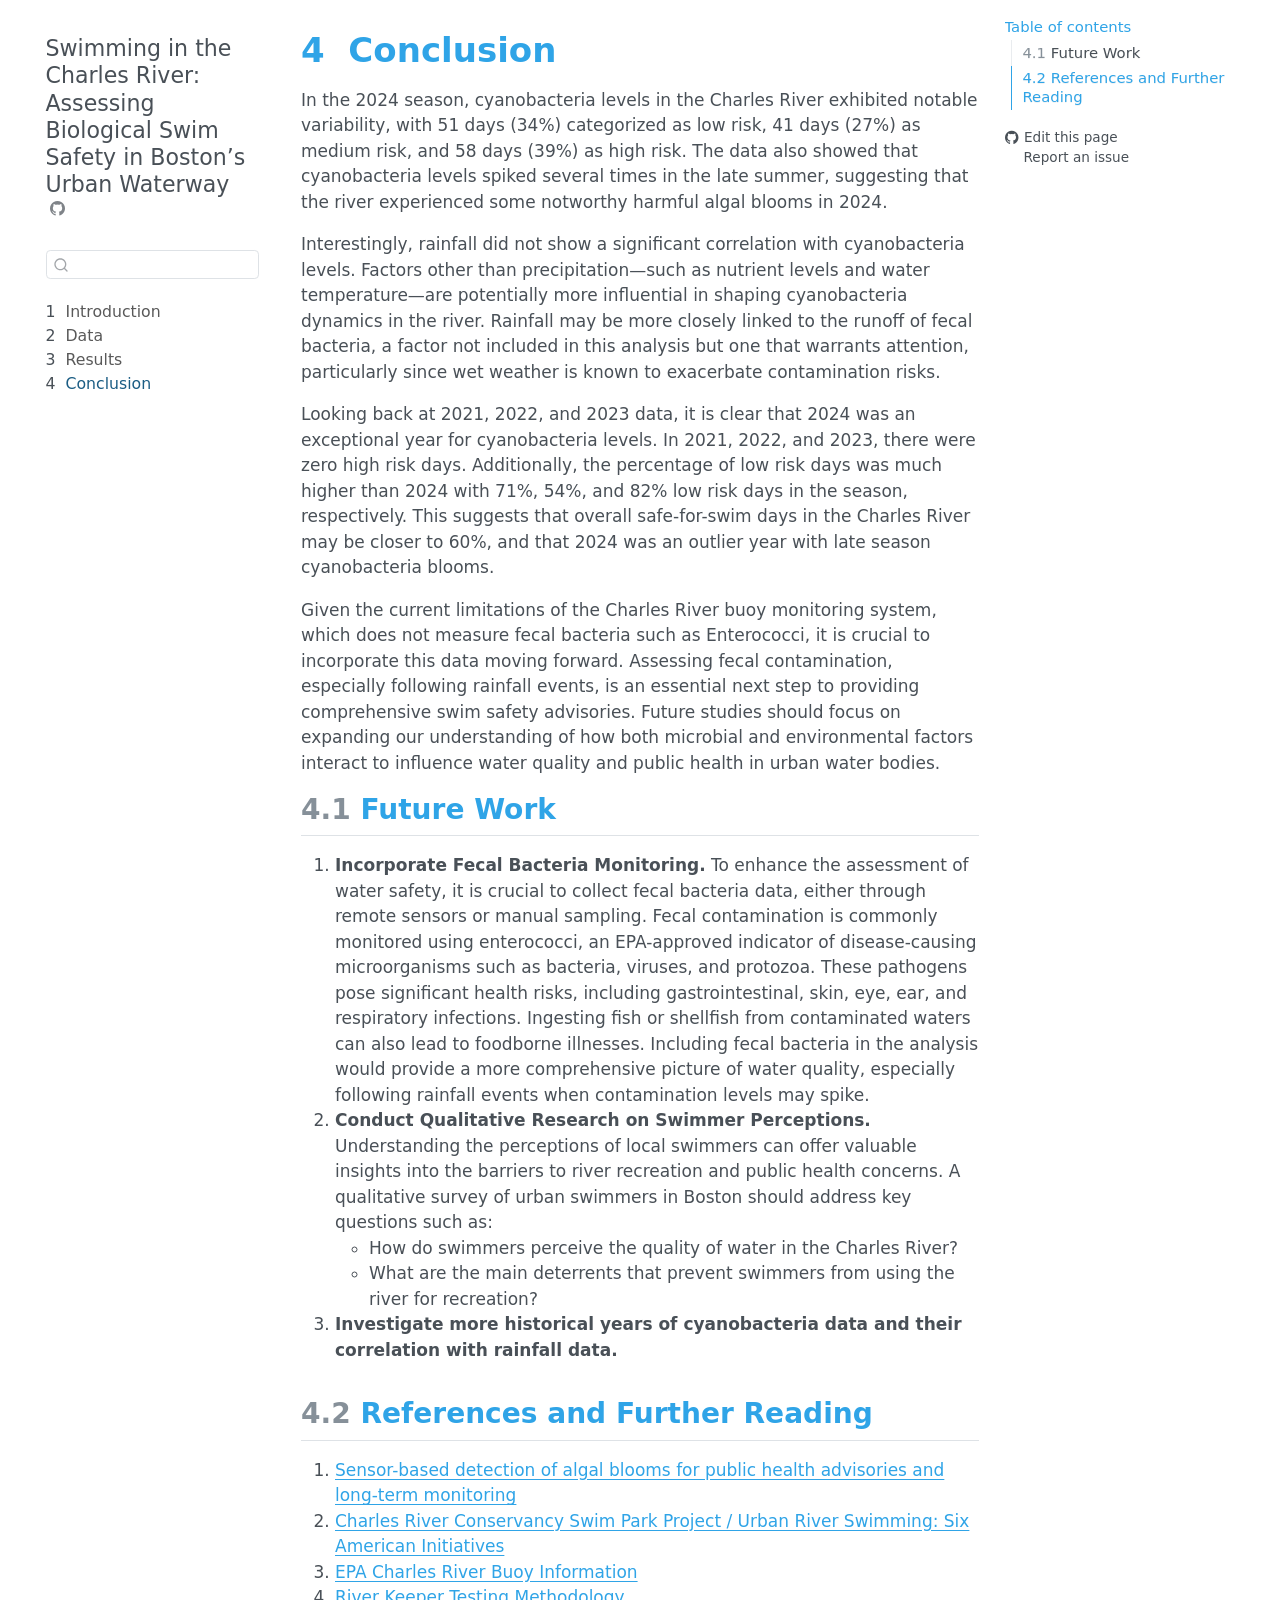
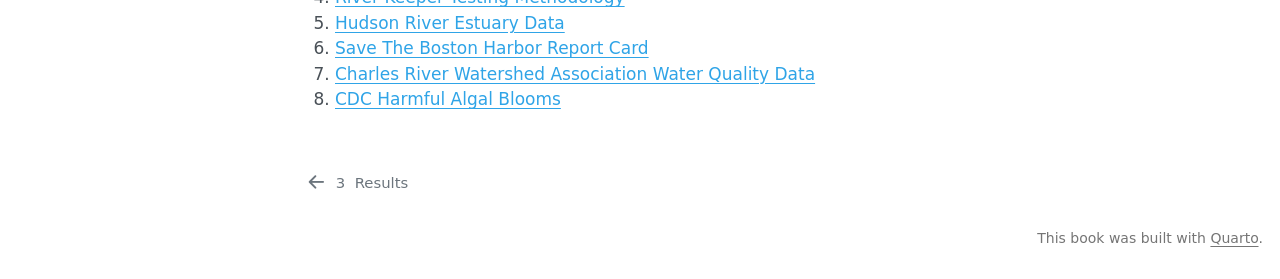
==== commit d9308977: "Tidy up formatting and move graphs to more logical order in Results page" ====
--- a/docs/conclusion.html
+++ b/docs/conclusion.html
@@ -169,9 +169,9 @@
 </header>
 
 
-<p>In the 2024 season, cyanobacteria levels in the Charles River exhibited notable variability, with 51 days (34%) categorized as low risk, 41 days (27%) as medium risk, and 58 days (39%) as high risk. The data also indicated that cyanobacteria levels tended to increase over the course of the summer, suggesting a seasonal shift where early summer presents a lower risk for swimming compared to late summer.</p>
-<p>Interestingly, rainfall did not show a significant correlation with cyanobacteria levels. The Spearman correlation coefficient was low (-0.29), indicating a weak negative relationship, which deviates from expected trends. This suggests that factors other than precipitation—such as nutrient levels and water temperature—are more influential in shaping cyanobacteria dynamics in the river. Rainfall may be more closely linked to the runoff of fecal bacteria, a factor not included in this analysis but one that warrants attention, particularly since wet weather is known to exacerbate contamination risks.</p>
-<p>Historical analysis of 2021-2023 showed that 2024 was an exceptional year for cyanobacteria levels. In 2021, 2022, and 2023, the percentage of low risk days was much higher than 2024 with 71%, 54%, and 82% low risk days in the season, respectively. Additionally, there were zero high risk days between 2021 and 2023.This suggests that overall safe-for-swim days may be closer to 60%, and that 2024 was an outlier year.</p>
+<p>In the 2024 season, cyanobacteria levels in the Charles River exhibited notable variability, with 51 days (34%) categorized as low risk, 41 days (27%) as medium risk, and 58 days (39%) as high risk. The data also showed that cyanobacteria levels spiked several times in the late summer, suggesting that the river experienced some notworthy harmful algal blooms in 2024.</p>
+<p>Interestingly, rainfall did not show a significant correlation with cyanobacteria levels. Factors other than precipitation—such as nutrient levels and water temperature—are potentially more influential in shaping cyanobacteria dynamics in the river. Rainfall may be more closely linked to the runoff of fecal bacteria, a factor not included in this analysis but one that warrants attention, particularly since wet weather is known to exacerbate contamination risks.</p>
+<p>Looking back at 2021, 2022, and 2023 data, it is clear that 2024 was an exceptional year for cyanobacteria levels. In 2021, 2022, and 2023, there were zero high risk days. Additionally, the percentage of low risk days was much higher than 2024 with 71%, 54%, and 82% low risk days in the season, respectively. This suggests that overall safe-for-swim days in the Charles River may be closer to 60%, and that 2024 was an outlier year with late season cyanobacteria blooms.</p>
 <p>Given the current limitations of the Charles River buoy monitoring system, which does not measure fecal bacteria such as Enterococci, it is crucial to incorporate this data moving forward. Assessing fecal contamination, especially following rainfall events, is an essential next step to providing comprehensive swim safety advisories. Future studies should focus on expanding our understanding of how both microbial and environmental factors interact to influence water quality and public health in urban water bodies.</p>
 <section id="future-work" class="level2" data-number="4.1">
 <h2 data-number="4.1" class="anchored" data-anchor-id="future-work"><span class="header-section-number">4.1</span> Future Work</h2>
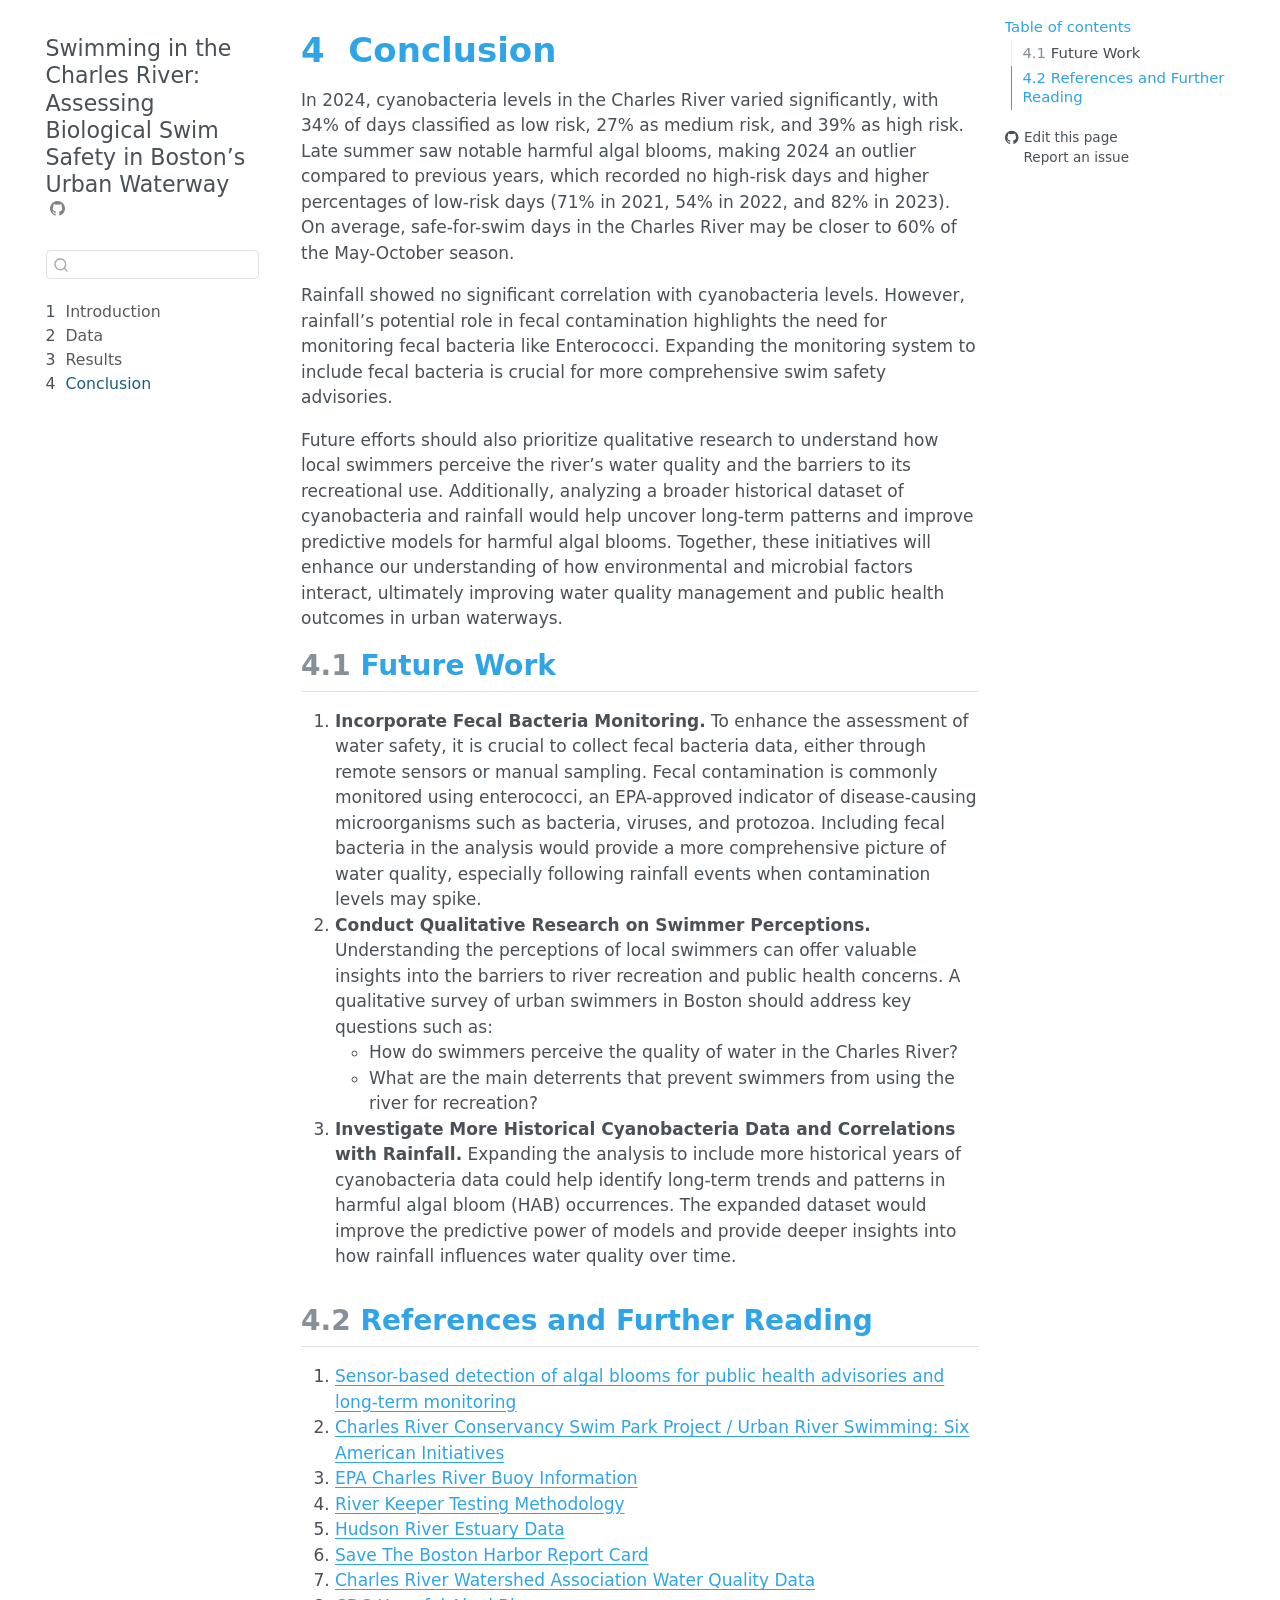
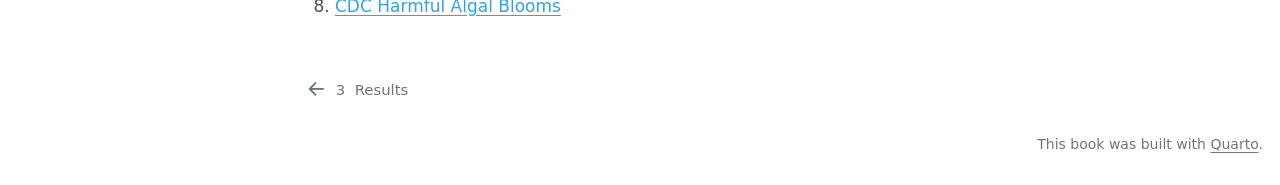
==== commit 21694651: "Improve conclusion write-up" ====
--- a/docs/conclusion.html
+++ b/docs/conclusion.html
@@ -169,21 +169,20 @@
 </header>
 
 
-<p>In the 2024 season, cyanobacteria levels in the Charles River exhibited notable variability, with 51 days (34%) categorized as low risk, 41 days (27%) as medium risk, and 58 days (39%) as high risk. The data also showed that cyanobacteria levels spiked several times in the late summer, suggesting that the river experienced some notworthy harmful algal blooms in 2024.</p>
-<p>Interestingly, rainfall did not show a significant correlation with cyanobacteria levels. Factors other than precipitation—such as nutrient levels and water temperature—are potentially more influential in shaping cyanobacteria dynamics in the river. Rainfall may be more closely linked to the runoff of fecal bacteria, a factor not included in this analysis but one that warrants attention, particularly since wet weather is known to exacerbate contamination risks.</p>
-<p>Looking back at 2021, 2022, and 2023 data, it is clear that 2024 was an exceptional year for cyanobacteria levels. In 2021, 2022, and 2023, there were zero high risk days. Additionally, the percentage of low risk days was much higher than 2024 with 71%, 54%, and 82% low risk days in the season, respectively. This suggests that overall safe-for-swim days in the Charles River may be closer to 60%, and that 2024 was an outlier year with late season cyanobacteria blooms.</p>
-<p>Given the current limitations of the Charles River buoy monitoring system, which does not measure fecal bacteria such as Enterococci, it is crucial to incorporate this data moving forward. Assessing fecal contamination, especially following rainfall events, is an essential next step to providing comprehensive swim safety advisories. Future studies should focus on expanding our understanding of how both microbial and environmental factors interact to influence water quality and public health in urban water bodies.</p>
+<p>In 2024, cyanobacteria levels in the Charles River varied significantly, with 34% of days classified as low risk, 27% as medium risk, and 39% as high risk. Late summer saw notable harmful algal blooms, making 2024 an outlier compared to previous years, which recorded no high-risk days and higher percentages of low-risk days (71% in 2021, 54% in 2022, and 82% in 2023). On average, safe-for-swim days in the Charles River may be closer to 60% of the May-October season.</p>
+<p>Rainfall showed no significant correlation with cyanobacteria levels. However, rainfall’s potential role in fecal contamination highlights the need for monitoring fecal bacteria like Enterococci. Expanding the monitoring system to include fecal bacteria is crucial for more comprehensive swim safety advisories.</p>
+<p>Future efforts should also prioritize qualitative research to understand how local swimmers perceive the river’s water quality and the barriers to its recreational use. Additionally, analyzing a broader historical dataset of cyanobacteria and rainfall would help uncover long-term patterns and improve predictive models for harmful algal blooms. Together, these initiatives will enhance our understanding of how environmental and microbial factors interact, ultimately improving water quality management and public health outcomes in urban waterways.</p>
 <section id="future-work" class="level2" data-number="4.1">
 <h2 data-number="4.1" class="anchored" data-anchor-id="future-work"><span class="header-section-number">4.1</span> Future Work</h2>
 <ol type="1">
-<li><strong>Incorporate Fecal Bacteria Monitoring.</strong> To enhance the assessment of water safety, it is crucial to collect fecal bacteria data, either through remote sensors or manual sampling. Fecal contamination is commonly monitored using enterococci, an EPA-approved indicator of disease-causing microorganisms such as bacteria, viruses, and protozoa. These pathogens pose significant health risks, including gastrointestinal, skin, eye, ear, and respiratory infections. Ingesting fish or shellfish from contaminated waters can also lead to foodborne illnesses. Including fecal bacteria in the analysis would provide a more comprehensive picture of water quality, especially following rainfall events when contamination levels may spike.</li>
+<li><strong>Incorporate Fecal Bacteria Monitoring.</strong> To enhance the assessment of water safety, it is crucial to collect fecal bacteria data, either through remote sensors or manual sampling. Fecal contamination is commonly monitored using enterococci, an EPA-approved indicator of disease-causing microorganisms such as bacteria, viruses, and protozoa. Including fecal bacteria in the analysis would provide a more comprehensive picture of water quality, especially following rainfall events when contamination levels may spike.</li>
 <li><strong>Conduct Qualitative Research on Swimmer Perceptions.</strong> Understanding the perceptions of local swimmers can offer valuable insights into the barriers to river recreation and public health concerns. A qualitative survey of urban swimmers in Boston should address key questions such as:
 <ul>
 <li>How do swimmers perceive the quality of water in the Charles River?<br>
 </li>
 <li>What are the main deterrents that prevent swimmers from using the river for recreation?</li>
 </ul></li>
-<li><strong>Investigate more historical years of cyanobacteria data and their correlation with rainfall data.</strong></li>
+<li><strong>Investigate More Historical Cyanobacteria Data and Correlations with Rainfall.</strong> Expanding the analysis to include more historical years of cyanobacteria data could help identify long-term trends and patterns in harmful algal bloom (HAB) occurrences. The expanded dataset would improve the predictive power of models and provide deeper insights into how rainfall influences water quality over time.</li>
 </ol>
 </section>
 <section id="references-and-further-reading" class="level2" data-number="4.2">
